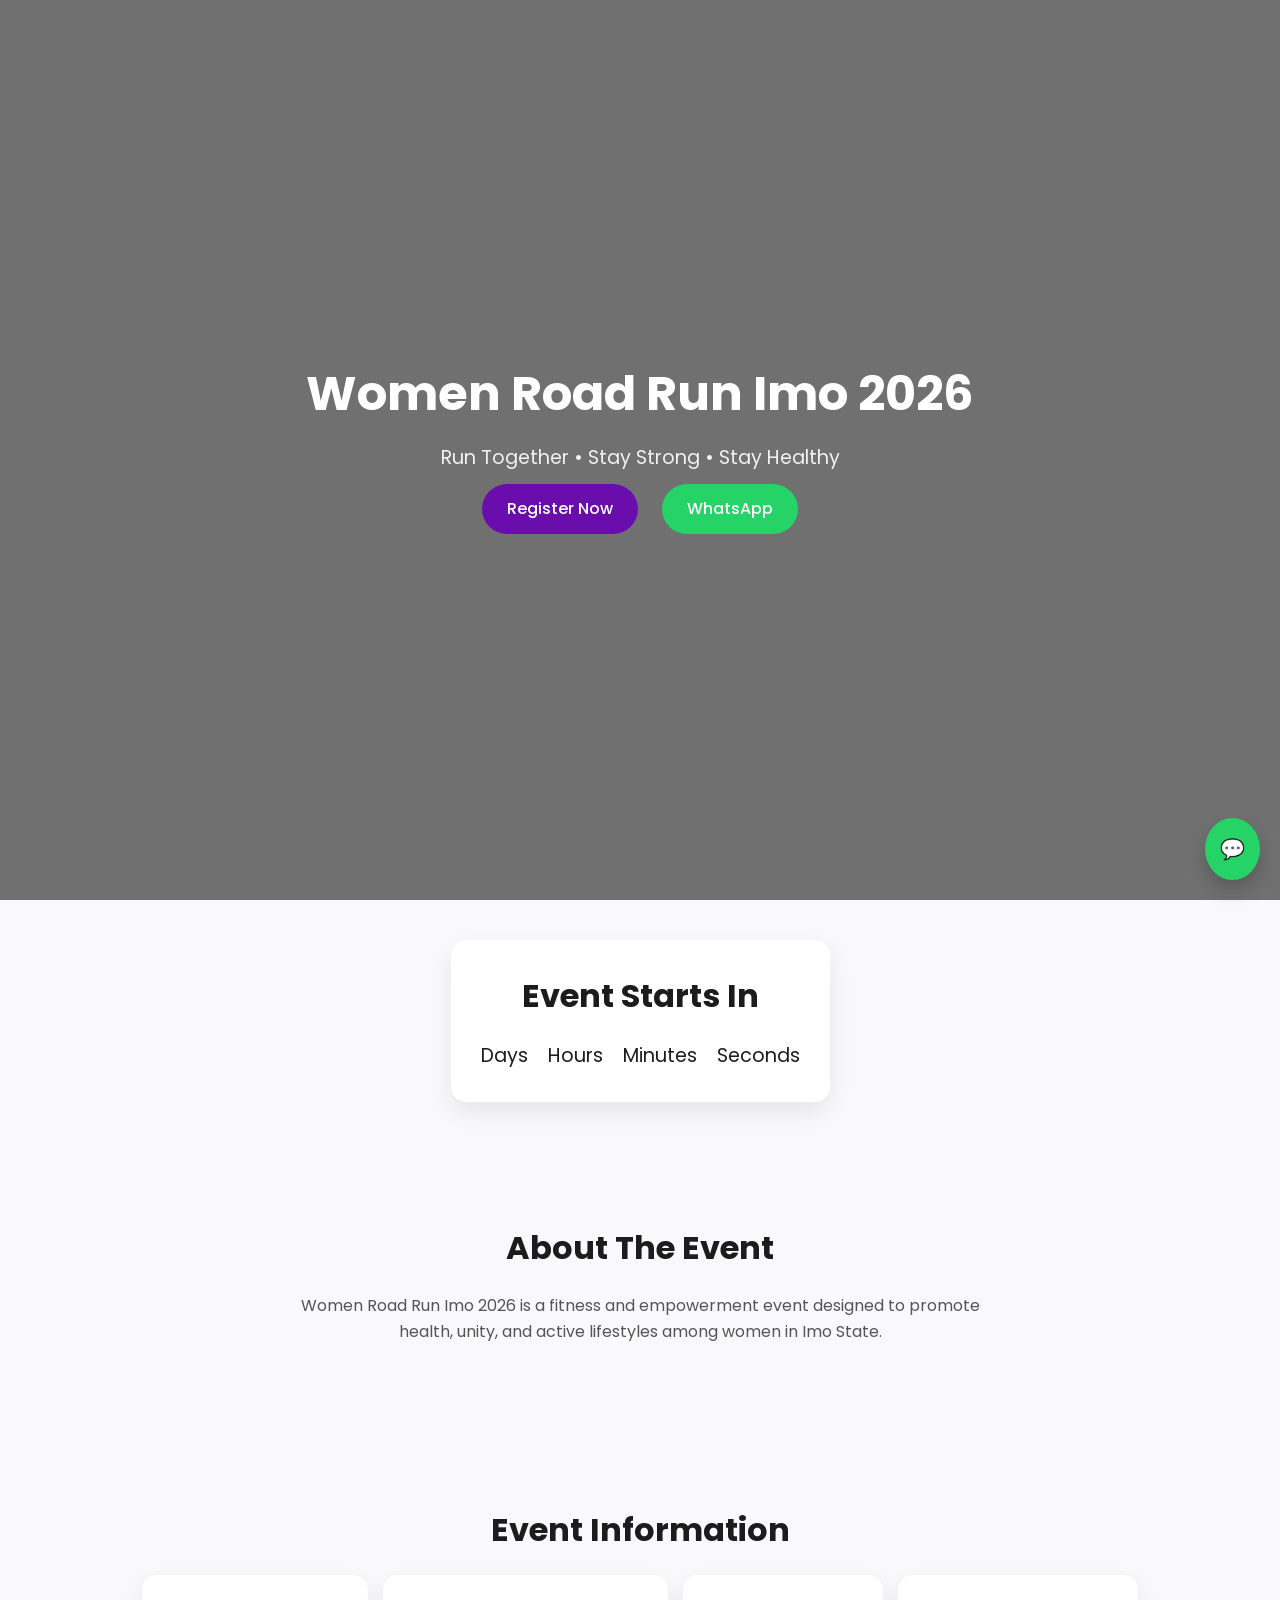
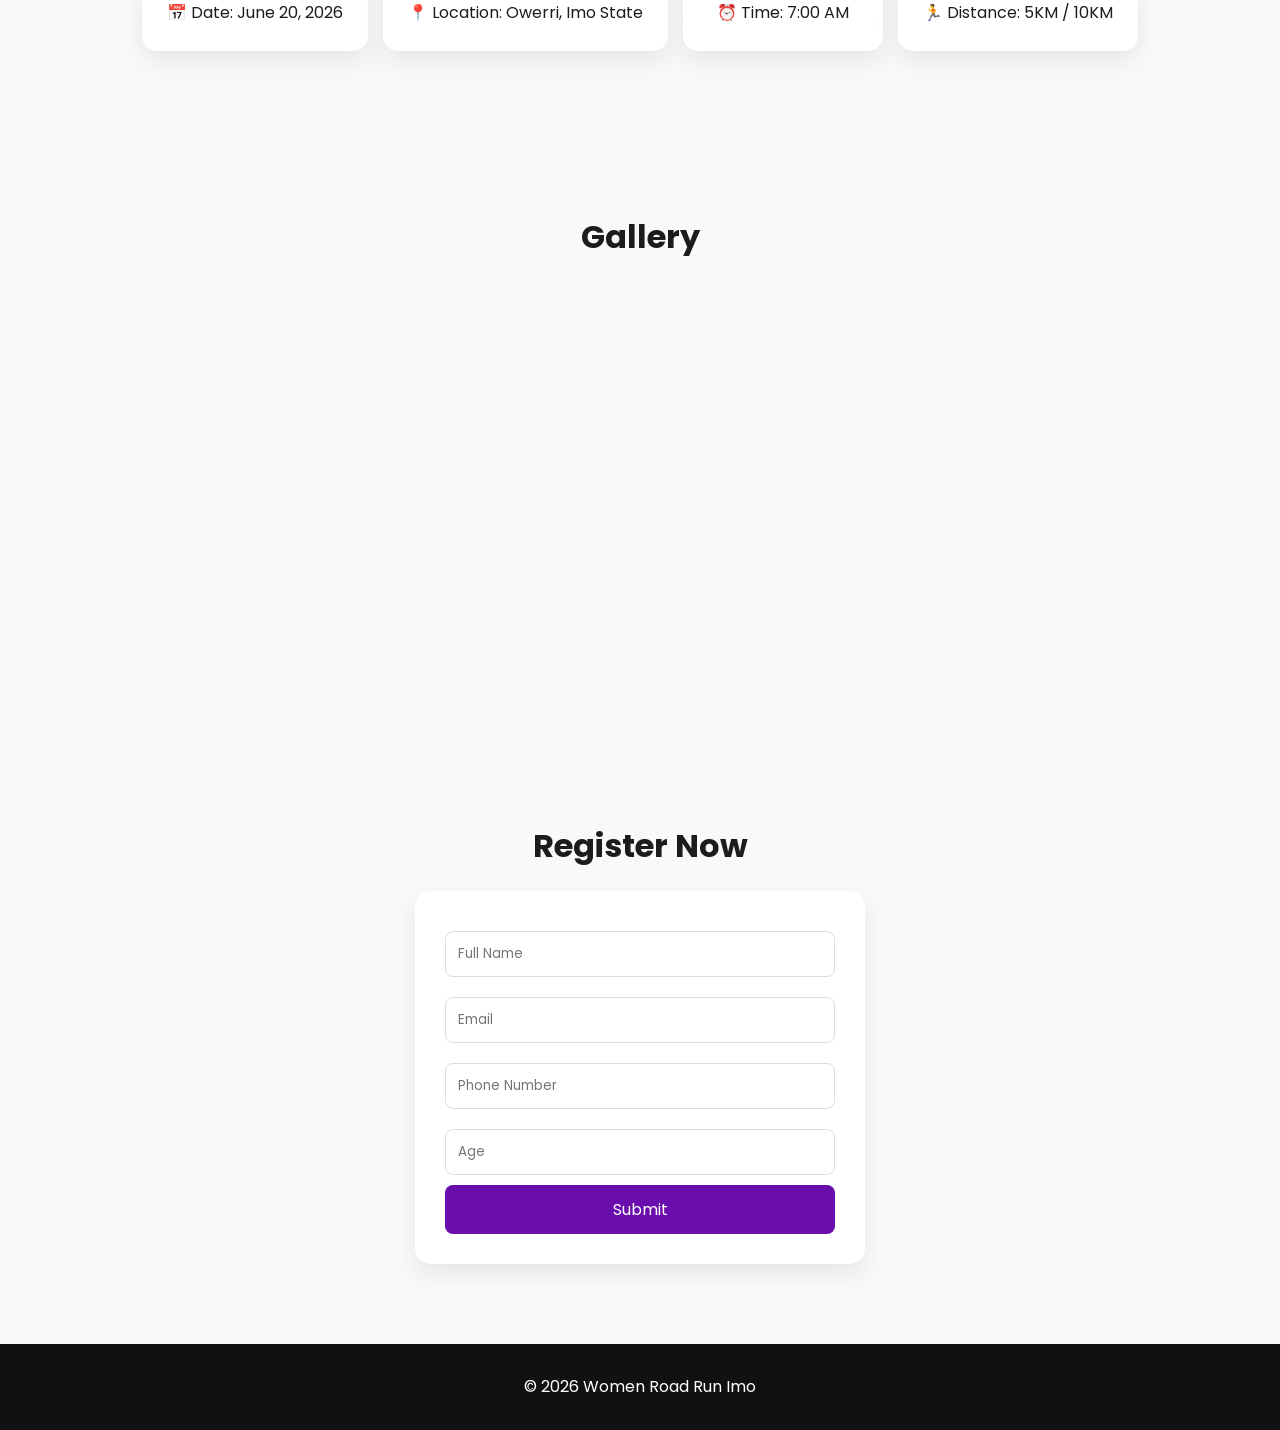
==== index.html @ 20aeca73 "Change Index to index" ====
<!DOCTYPE html>
<html lang="en">
<head>
  <meta charset="UTF-8" />
  <meta name="viewport" content="width=device-width, initial-scale=1.0"/>
  <title>Women Road Run Imo</title>
  <link rel="stylesheet" href="style.css"/>
</head>
<body>

<!-- HERO -->
<header class="hero">
  <div class="overlay">
    <h1>Women Road Run Imo 2026</h1>
    <p>Run Together • Stay Strong • Stay Healthy</p>

    <div class="hero-buttons">
      <a href="#register" class="btn">Register Now</a>
      <a href="https://wa.me/2349039998168" class="btn whatsapp">WhatsApp</a>
    </div>
  </div>
</header>

<!-- COUNTDOWN -->
<section class="countdown">
  <h2>Event Starts In</h2>
  <div id="timer">
    <div><span id="days"></span>Days</div>
    <div><span id="hours"></span>Hours</div>
    <div><span id="minutes"></span>Minutes</div>
    <div><span id="seconds"></span>Seconds</div>
  </div>
</section>

<!-- ABOUT -->
<section class="about">
  <h2>About The Event</h2>
  <p>
    Women Road Run Imo 2026 is a fitness and empowerment event designed
    to promote health, unity, and active lifestyles among women in Imo State.
  </p>
</section>

<!-- EVENT INFO -->
<section class="info">
  <h2>Event Information</h2>
  <div class="cards">
    <div class="card">📅 Date: June 20, 2026</div>
    <div class="card">📍 Location: Owerri, Imo State</div>
    <div class="card">⏰ Time: 7:00 AM</div>
    <div class="card">🏃 Distance: 5KM / 10KM</div>
  </div>
</section>

<!-- GALLERY -->
<section class="gallery">
  <h2>Gallery</h2>
  <div class="grid">
    <img src="images/img1.jpg" alt="">
    <img src="images/img2.jpg" alt="">
    <img src="images/img3.jpg" alt="">
  </div>

  <!-- VIDEO -->
  <div class="video">
    <iframe width="1363" height="767" src="https://www.youtube.com/embed/CSCJ7TA3GHs" title="Only Women Road Race Set To Hold November 12" frameborder="0" allow="accelerometer; autoplay; clipboard-write; encrypted-media; gyroscope; picture-in-picture; web-share" referrerpolicy="strict-origin-when-cross-origin" allowfullscreen></iframe>
  </div>
</section>

<!-- REGISTRATION -->
<section class="register" id="register">
  <h2>Register Now</h2>

  <form id="regForm">
    <input type="text" placeholder="Full Name" required />
    <input type="email" placeholder="Email" required />
    <input type="tel" placeholder="Phone Number" required />
    <input type="number" placeholder="Age" required />

    <button type="submit">Submit</button>
  </form>
</section>

<!-- FOOTER -->
<footer>
  <p>© 2026 Women Road Run Imo</p>
</footer>

<!-- WHATSAPP FLOAT -->
<a class="float" href="https://wa.me/2349039998168">💬</a>

<script src="script.js"></script>
</body>
</html>
---- style.css ----
@import url('https://fonts.googleapis.com/css2?family=Poppins:wght@300;400;600;700&display=swap');

/* RESET */
* {
  margin: 0;
  padding: 0;
  box-sizing: border-box;
  font-family: "Poppins", sans-serif;
}

body {
  background: #F9F9FB;
  color: #1C1C1C;
  line-height: 1.6;
}

/* HERO */
.hero {
  height: 100vh;
  background: linear-gradient(
      rgba(0,0,0,0.55),
      rgba(0,0,0,0.55)
    ),
    url("images/banner.jpg") center/cover;
  display: flex;
  align-items: center;
  justify-content: center;
  text-align: center;
  color: white;
  padding: 20px;
}

.overlay h1 {
  font-size: 3rem;
  font-weight: 700;
}

.overlay p {
  margin-top: 10px;
  font-size: 1.2rem;
  opacity: 0.9;
}

/* BUTTONS */
.btn {
  padding: 12px 25px;
  border-radius: 30px;
  background: #6A0DAD;
  color: white;
  text-decoration: none;
  margin: 10px;
  transition: 0.3s;
  display: inline-block;
  font-weight: 500;
}

.btn:hover {
  transform: translateY(-3px);
  background: #FF2E93;
}

.whatsapp {
  background: #25D366;
}

/* SECTIONS */
section {
  padding: 80px 20px;
  text-align: center;
}

h2 {
  font-size: 2rem;
  margin-bottom: 20px;
}

/* COUNTDOWN */
.countdown {
  background: white;
  margin: 40px auto;
  padding: 30px;
  border-radius: 15px;
  width: fit-content;
  box-shadow: 0 10px 25px rgba(0,0,0,0.08);
}

#timer {
  display: flex;
  gap: 20px;
  justify-content: center;
  font-size: 1.2rem;
  flex-wrap: wrap;
}

/* ABOUT */
.about p {
  max-width: 700px;
  margin: auto;
  color: #555;
}

/* INFO CARDS */
.cards {
  display: flex;
  gap: 15px;
  flex-wrap: wrap;
  justify-content: center;
  margin-top: 20px;
}

.card {
  padding: 25px;
  background: white;
  border-radius: 15px;
  box-shadow: 0 10px 25px rgba(0,0,0,0.08);
  min-width: 200px;
  transition: 0.3s;
}

.card:hover {
  transform: translateY(-5px);
}

/* GALLERY */
.grid {
  display: grid;
  grid-template-columns: repeat(auto-fit, minmax(220px, 1fr));
  gap: 15px;
  margin-top: 20px;
}

.grid img {
  width: 100%;
  border-radius: 12px;
  transition: 0.3s;
}

.grid img:hover {
  transform: scale(1.03);
}

/* VIDEO */
.video iframe {
  width: 100%;
  max-width: 700px;
  height: 350px;
  margin-top: 20px;
  border-radius: 12px;
  border: none;
}

/* FORM */
form {
  background: white;
  padding: 30px;
  border-radius: 15px;
  box-shadow: 0 10px 25px rgba(0,0,0,0.08);
  max-width: 450px;
  margin: auto;
}

input {
  width: 100%;
  padding: 12px;
  border: 1px solid #ddd;
  border-radius: 8px;
  margin: 10px 0;
  outline: none;
  transition: 0.3s;
}

input:focus {
  border-color: #6A0DAD;
}

button {
  width: 100%;
  padding: 12px;
  border: none;
  border-radius: 8px;
  background: #6A0DAD;
  color: white;
  cursor: pointer;
  font-size: 1rem;
  transition: 0.3s;
}

button:hover {
  background: #FF2E93;
}

/* FOOTER */
footer {
  padding: 30px;
  background: #111;
  color: white;
  text-align: center;
}

/* WHATSAPP FLOAT */
.float {
  position: fixed;
  bottom: 20px;
  right: 20px;
  background: #25D366;
  color: white;
  padding: 15px;
  border-radius: 50%;
  text-decoration: none;
  font-size: 20px;
  box-shadow: 0 10px 20px rgba(0,0,0,0.2);
  transition: 0.3s;
}

.float:hover {
  transform: scale(1.1);
}

/* RESPONSIVE */
@media (max-width: 768px) {

  .overlay h1 {
    font-size: 2rem;
  }

  .cards {
    flex-direction: column;
  }

  #timer {
    gap: 10px;
  }

  .video iframe {
    height: 250px;
  }
}
.popup {
  animation: fadeIn 0.3s ease;
}

@keyframes fadeIn {
  from {
    opacity: 0;
    transform: translateX(-50%) translateY(-10px);
  }
  to {
    opacity: 1;
    transform: translateX(-50%) translateY(0);
  }
}
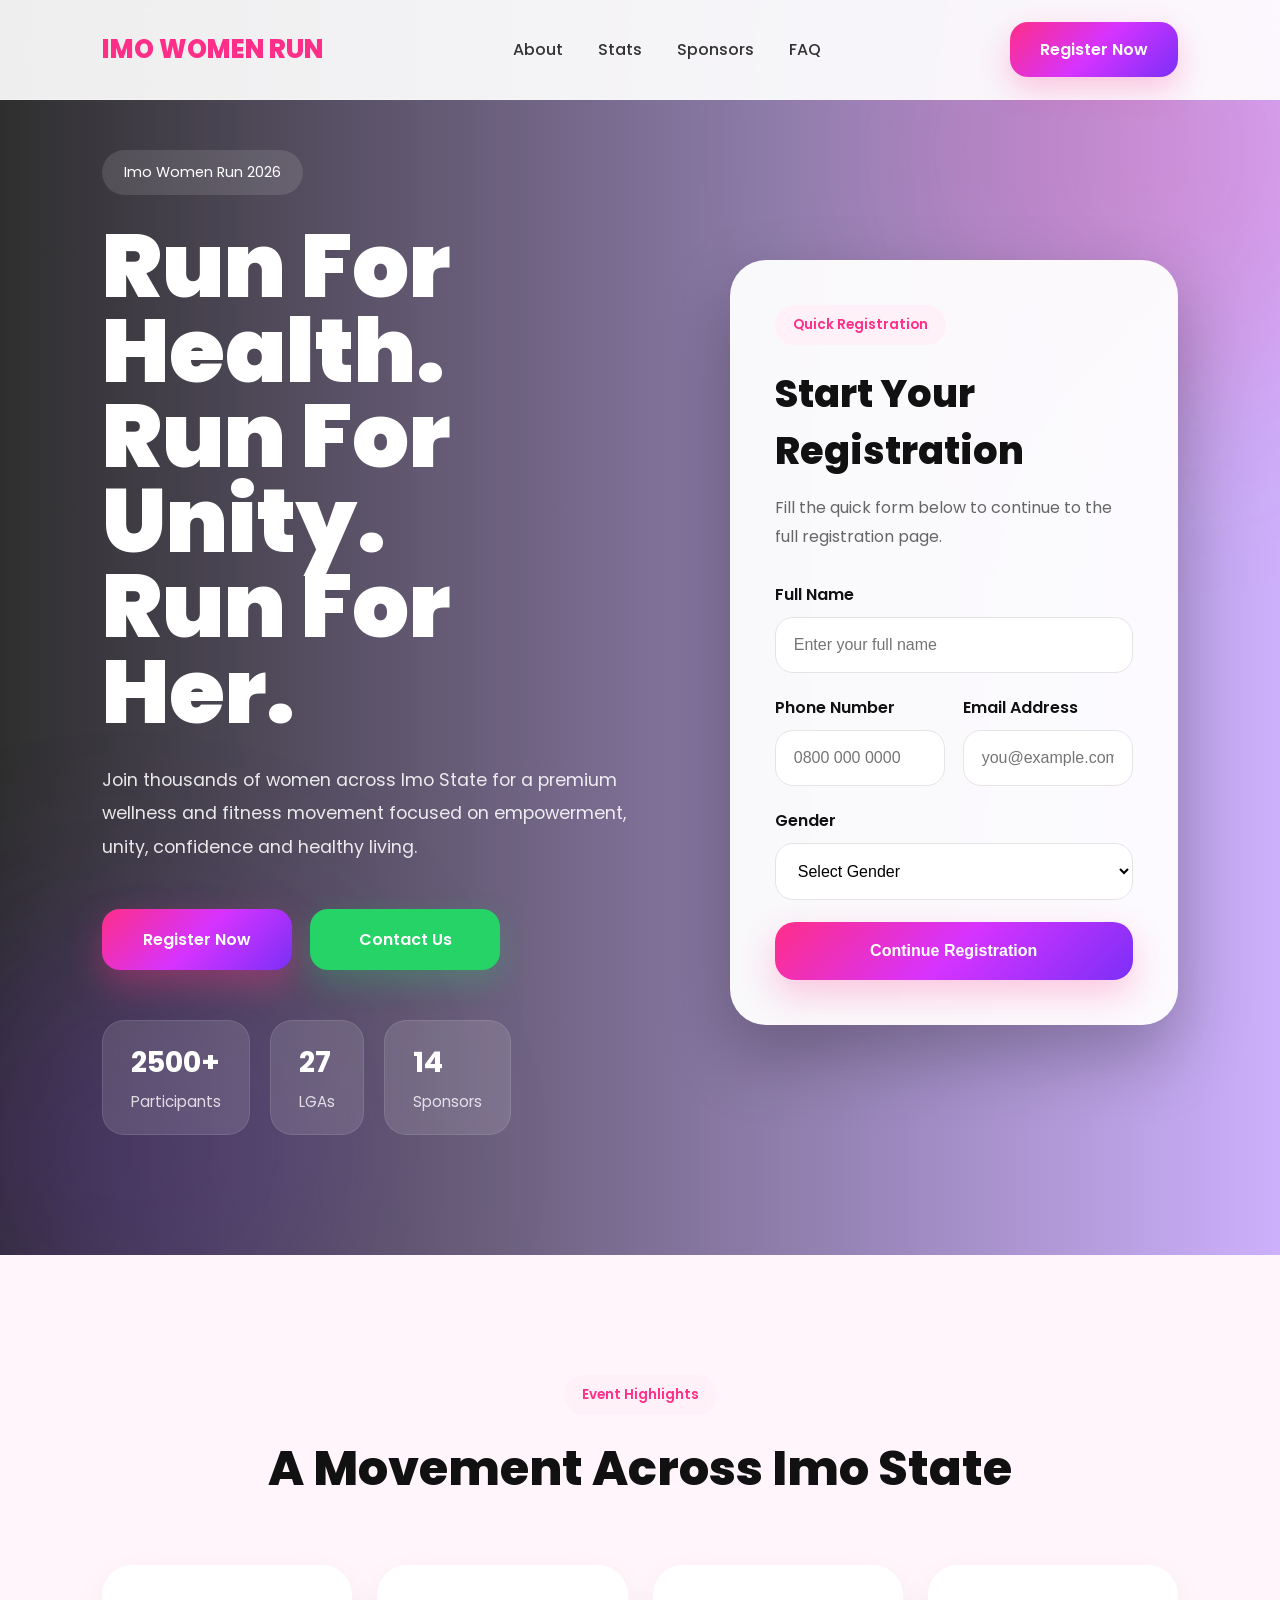
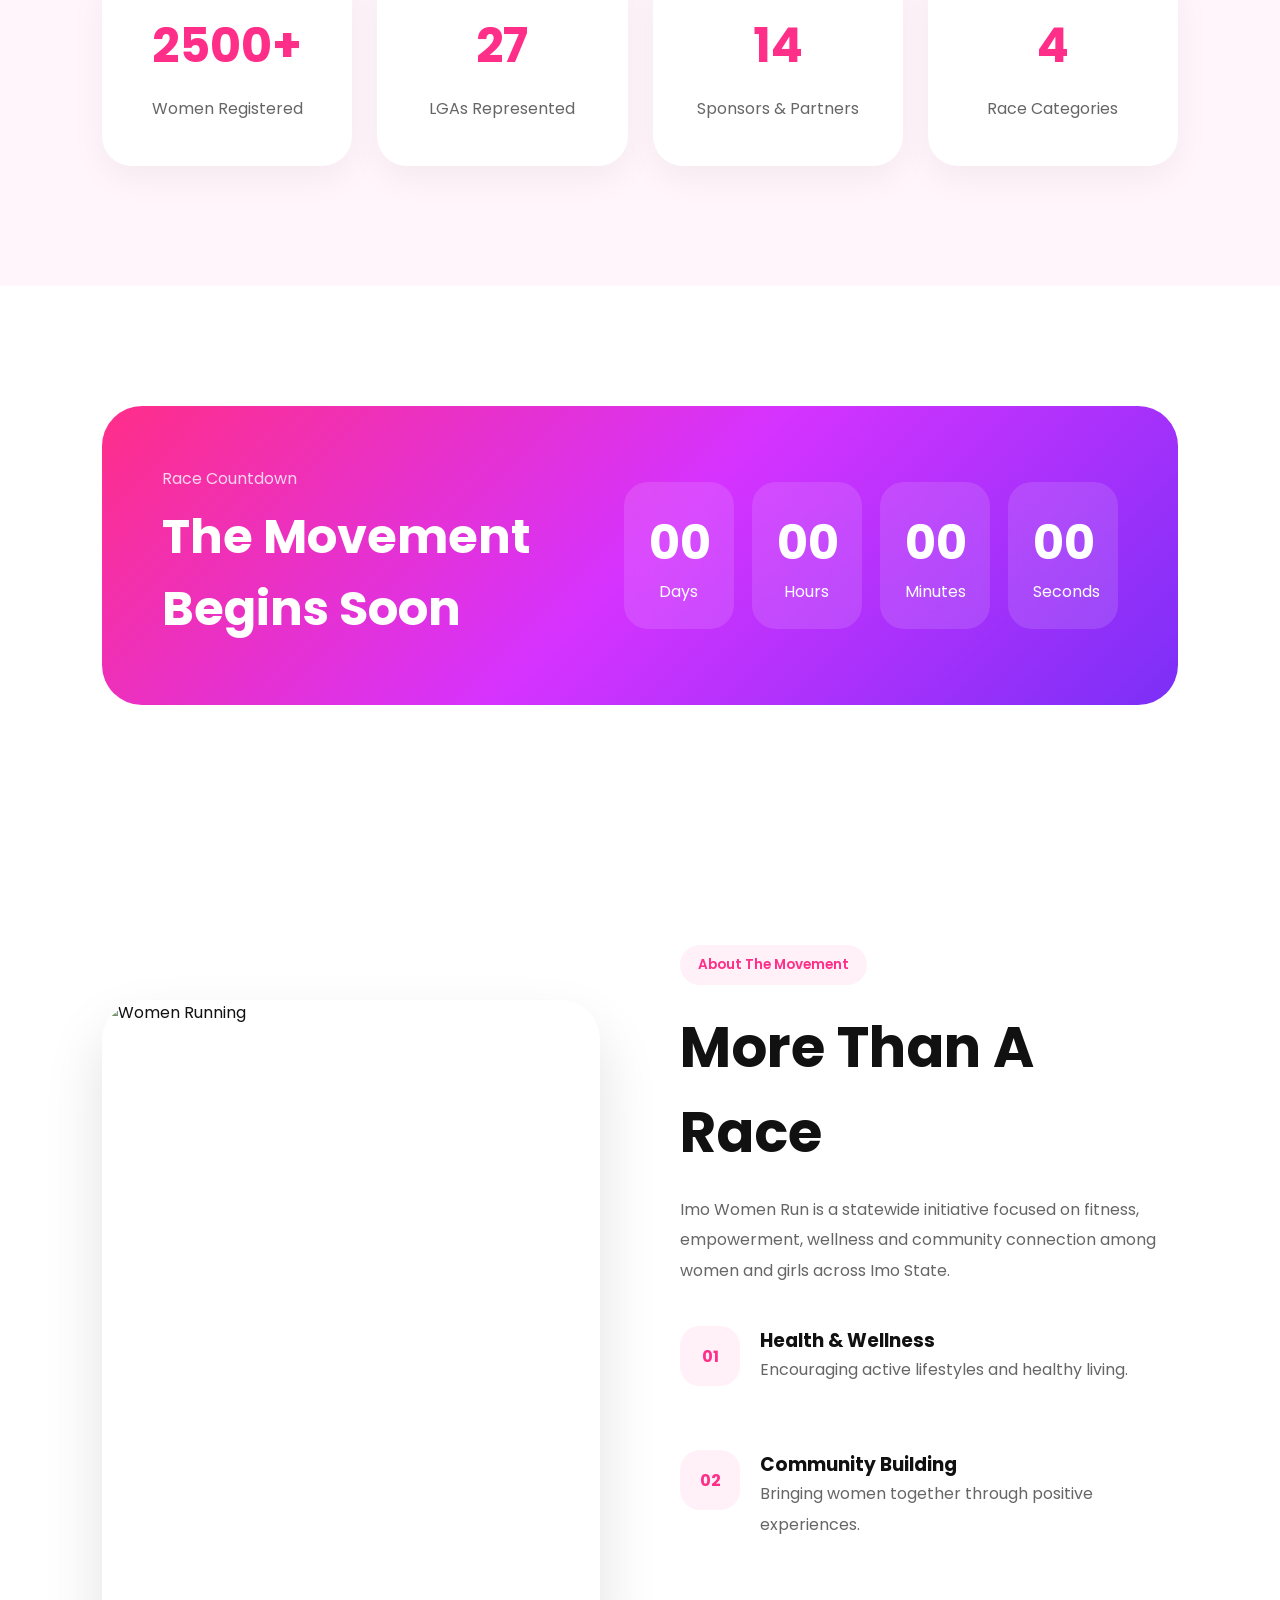
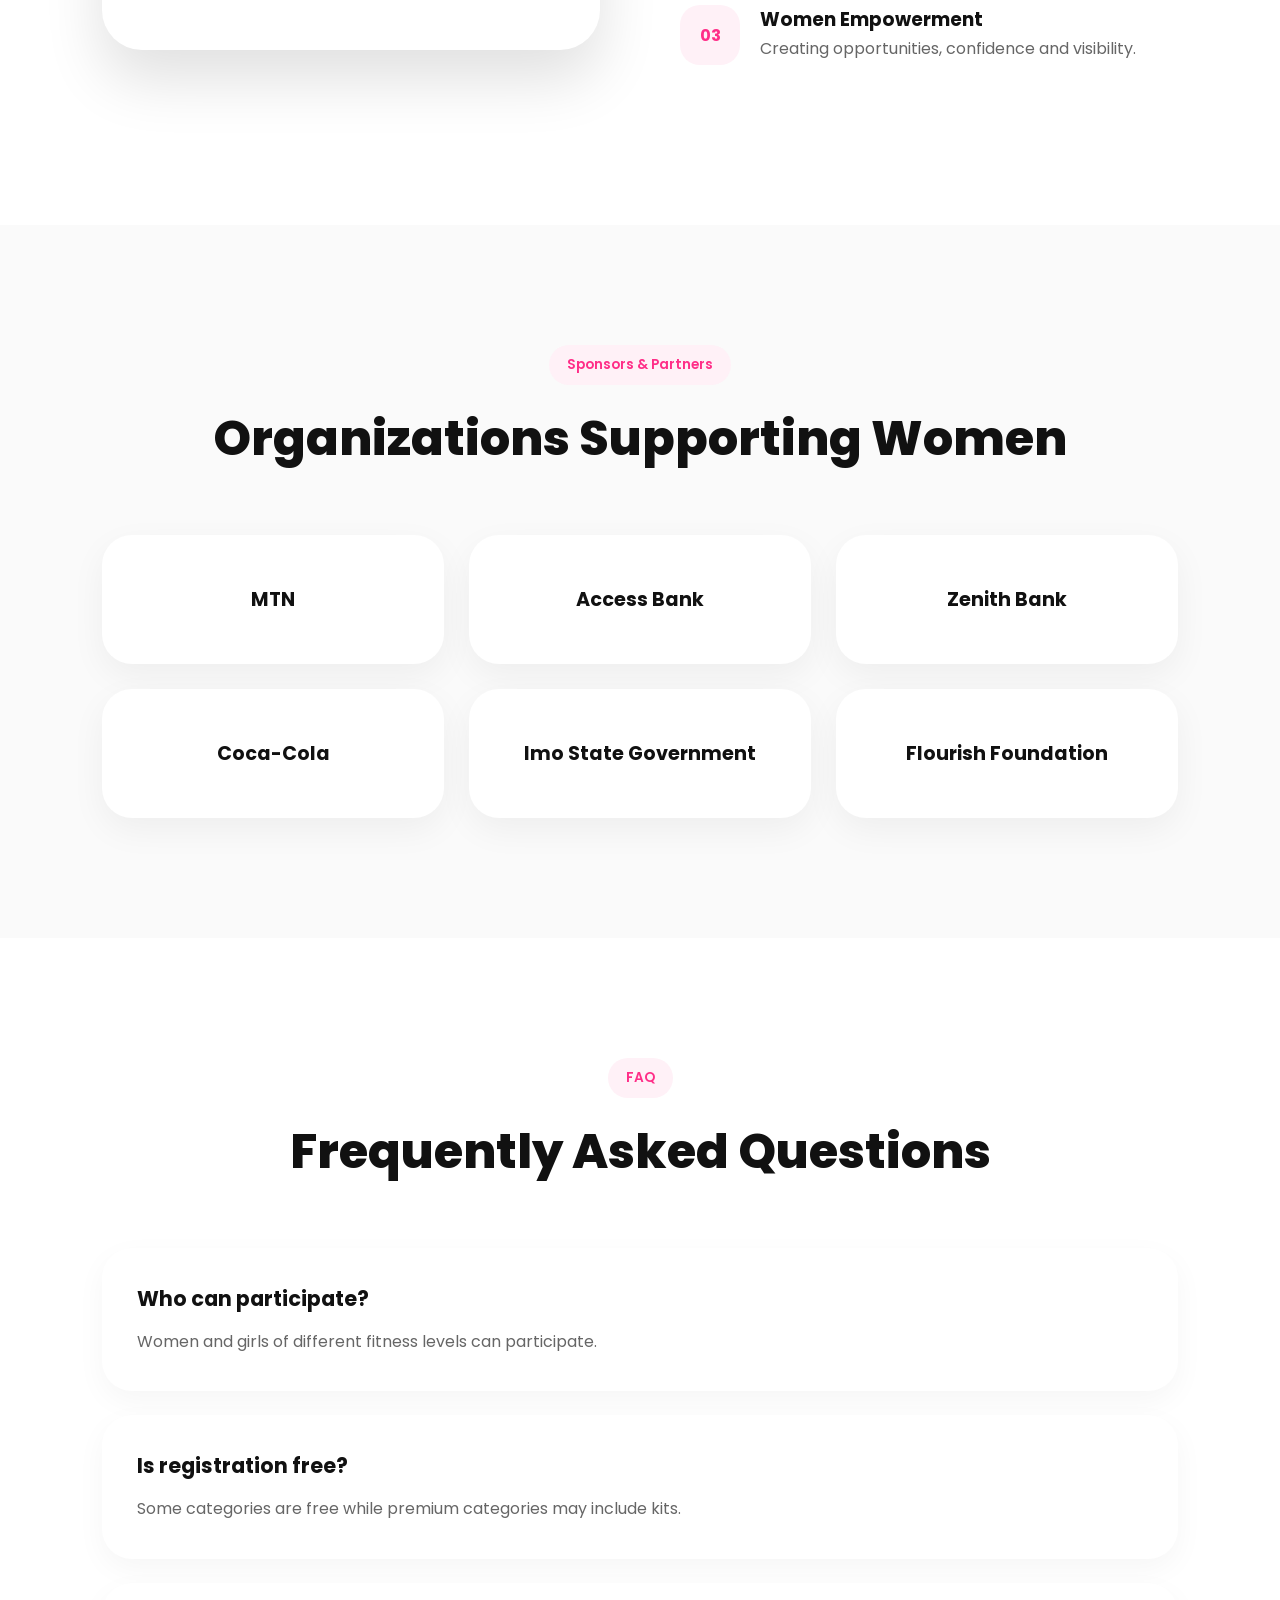
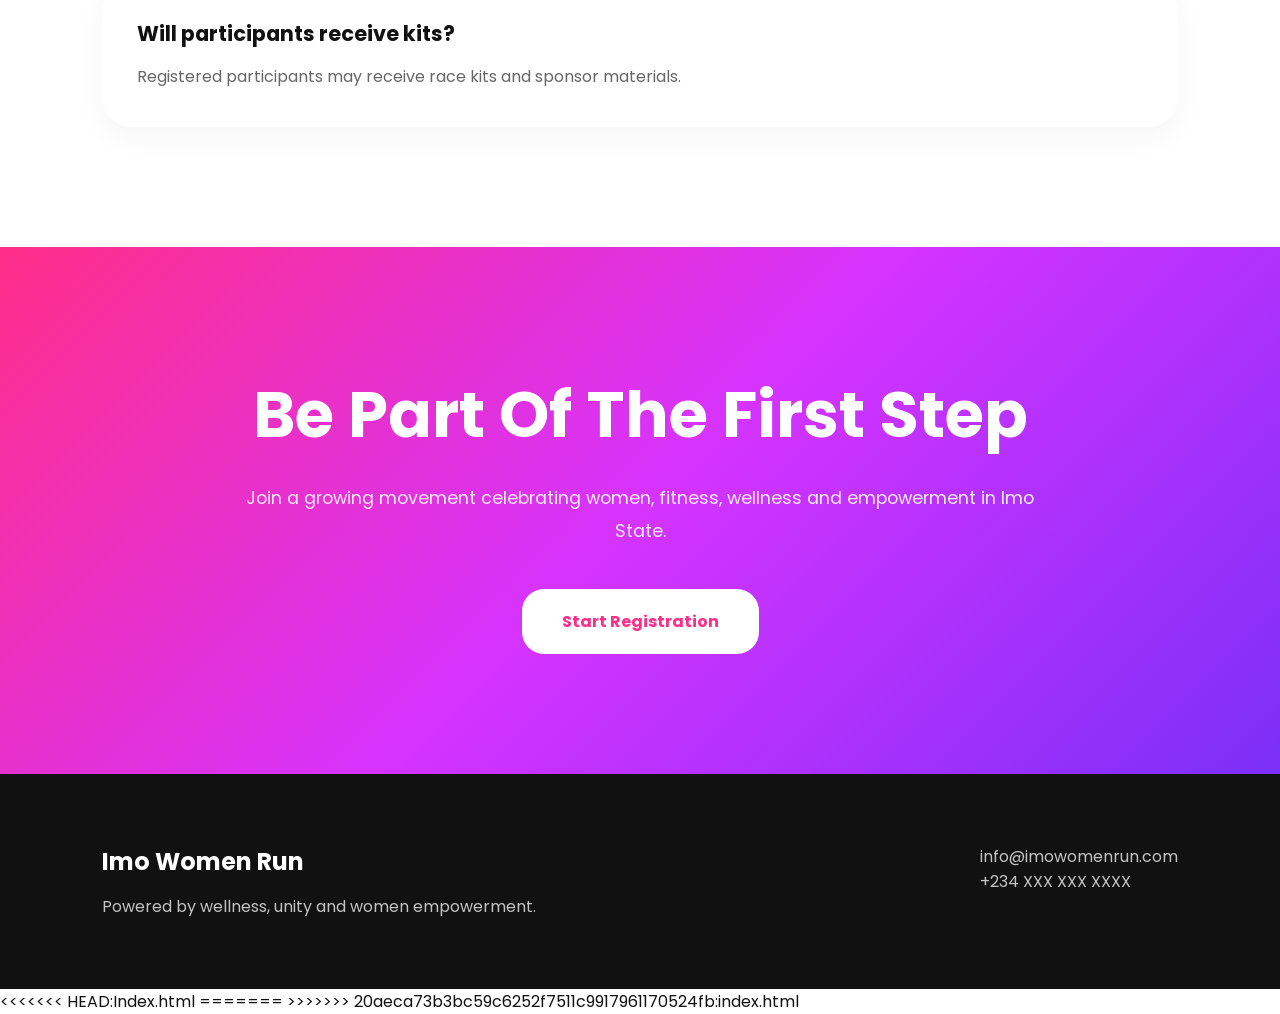
==== commit 29159288: "Update index.html" ====
--- a/index.html
+++ b/index.html
@@ -1,94 +1,670 @@
 <!DOCTYPE html>
 <html lang="en">
+
 <head>
-  <meta charset="UTF-8" />
-  <meta name="viewport" content="width=device-width, initial-scale=1.0"/>
-  <title>Women Road Run Imo</title>
-  <link rel="stylesheet" href="style.css"/>
+
+  <meta charset="UTF-8">
+  <meta name="viewport" content="width=device-width, initial-scale=1.0">
+
+  <title>Imo Women Run</title>
+
+  <!-- GOOGLE FONT -->
+  <link rel="preconnect" href="https://fonts.googleapis.com">
+  <link rel="preconnect" href="https://fonts.gstatic.com" crossorigin>
+
+  <link
+    href="https://fonts.googleapis.com/css2?family=Poppins:wght@300;400;500;600;700;800;900&display=swap"
+    rel="stylesheet"
+  >
+
+  <!-- CSS -->
+  <link rel="stylesheet" href="style.css">
+
 </head>
+
 <body>
 
-<!-- HERO -->
-<header class="hero">
-  <div class="overlay">
-    <h1>Women Road Run Imo 2026</h1>
-    <p>Run Together • Stay Strong • Stay Healthy</p>
-
-    <div class="hero-buttons">
-      <a href="#register" class="btn">Register Now</a>
-      <a href="https://wa.me/2349039998168" class="btn whatsapp">WhatsApp</a>
-    </div>
-  </div>
-</header>
-
-<!-- COUNTDOWN -->
-<section class="countdown">
-  <h2>Event Starts In</h2>
-  <div id="timer">
-    <div><span id="days"></span>Days</div>
-    <div><span id="hours"></span>Hours</div>
-    <div><span id="minutes"></span>Minutes</div>
-    <div><span id="seconds"></span>Seconds</div>
-  </div>
-</section>
-
-<!-- ABOUT -->
-<section class="about">
-  <h2>About The Event</h2>
-  <p>
-    Women Road Run Imo 2026 is a fitness and empowerment event designed
-    to promote health, unity, and active lifestyles among women in Imo State.
-  </p>
-</section>
-
-<!-- EVENT INFO -->
-<section class="info">
-  <h2>Event Information</h2>
-  <div class="cards">
-    <div class="card">📅 Date: June 20, 2026</div>
-    <div class="card">📍 Location: Owerri, Imo State</div>
-    <div class="card">⏰ Time: 7:00 AM</div>
-    <div class="card">🏃 Distance: 5KM / 10KM</div>
-  </div>
-</section>
-
-<!-- GALLERY -->
-<section class="gallery">
-  <h2>Gallery</h2>
-  <div class="grid">
-    <img src="images/img1.jpg" alt="">
-    <img src="images/img2.jpg" alt="">
-    <img src="images/img3.jpg" alt="">
-  </div>
-
-  <!-- VIDEO -->
-  <div class="video">
-    <iframe width="1363" height="767" src="https://www.youtube.com/embed/CSCJ7TA3GHs" title="Only Women Road Race Set To Hold November 12" frameborder="0" allow="accelerometer; autoplay; clipboard-write; encrypted-media; gyroscope; picture-in-picture; web-share" referrerpolicy="strict-origin-when-cross-origin" allowfullscreen></iframe>
-  </div>
-</section>
-
-<!-- REGISTRATION -->
-<section class="register" id="register">
-  <h2>Register Now</h2>
-
-  <form id="regForm">
-    <input type="text" placeholder="Full Name" required />
-    <input type="email" placeholder="Email" required />
-    <input type="tel" placeholder="Phone Number" required />
-    <input type="number" placeholder="Age" required />
-
-    <button type="submit">Submit</button>
-  </form>
-</section>
-
-<!-- FOOTER -->
-<footer>
-  <p>© 2026 Women Road Run Imo</p>
-</footer>
-
-<!-- WHATSAPP FLOAT -->
-<a class="float" href="https://wa.me/2349039998168">💬</a>
-
-<script src="script.js"></script>
+  <!-- ======================================= -->
+  <!-- NAVBAR -->
+  <!-- ======================================= -->
+
+  <header class="navbar">
+
+    <div class="logo">
+      IMO WOMEN RUN
+    </div>
+
+    <nav class="nav-links">
+
+      <a href="#about">About</a>
+
+      <a href="#stats">Stats</a>
+
+      <a href="#sponsors">Sponsors</a>
+
+      <a href="#faq">FAQ</a>
+
+    </nav>
+
+    <a href="register.html" class="nav-btn">
+      Register Now
+    </a>
+
+  </header>
+
+  <!-- ======================================= -->
+  <!-- HERO SECTION -->
+  <!-- ======================================= -->
+
+  <section class="hero-section">
+
+    <!-- DARK OVERLAY -->
+    <div class="hero-overlay"></div>
+
+    <!-- GLOW EFFECTS -->
+    <div class="pink-glow"></div>
+
+    <div class="purple-glow"></div>
+
+    <!-- HERO CONTENT -->
+    <div class="hero-container">
+
+      <!-- LEFT SIDE -->
+      <div class="hero-text">
+
+        <div class="hero-badge">
+          Imo Women Run 2026
+        </div>
+
+        <h1>
+          Run For Health.
+          <br>
+          Run For Unity.
+          <br>
+          Run For Her.
+        </h1>
+
+        <p>
+          Join thousands of women across Imo State for a premium
+          wellness and fitness movement focused on empowerment,
+          unity, confidence and healthy living.
+        </p>
+
+        <!-- BUTTONS -->
+        <div class="hero-buttons">
+
+          <a href="register.html" class="register-btn">
+            Register Now
+          </a>
+
+          <a
+            href="https://wa.me/2348000000000"
+            class="whatsapp-btn"
+          >
+            Contact Us
+          </a>
+
+        </div>
+
+        <!-- FLOATING STATS -->
+        <div class="floating-stats">
+
+          <div class="mini-stat">
+
+            <h3>2500+</h3>
+
+            <span>Participants</span>
+
+          </div>
+
+          <div class="mini-stat">
+
+            <h3>27</h3>
+
+            <span>LGAs</span>
+
+          </div>
+
+          <div class="mini-stat">
+
+            <h3>14</h3>
+
+            <span>Sponsors</span>
+
+          </div>
+
+        </div>
+
+      </div>
+
+      <!-- RIGHT SIDE -->
+      <!-- GLASS FORM CARD -->
+
+      <div class="hero-form-card">
+
+        <div class="form-badge">
+          Quick Registration
+        </div>
+
+        <h2>
+          Start Your Registration
+        </h2>
+
+        <p>
+          Fill the quick form below to continue to the full registration page.
+        </p>
+
+        <form id="quickForm">
+
+          <!-- NAME -->
+
+          <div class="input-group">
+
+            <label>
+              Full Name
+            </label>
+
+            <input
+              type="text"
+              placeholder="Enter your full name"
+              required
+            >
+
+          </div>
+
+          <!-- GRID -->
+
+          <div class="form-grid">
+
+            <div class="input-group">
+
+              <label>
+                Phone Number
+              </label>
+
+              <input
+                type="tel"
+                placeholder="0800 000 0000"
+                required
+              >
+
+            </div>
+
+            <div class="input-group">
+
+              <label>
+                Email Address
+              </label>
+
+              <input
+                type="email"
+                placeholder="you@example.com"
+                required
+              >
+
+            </div>
+
+          </div>
+
+          <!-- GENDER -->
+
+          <div class="input-group">
+
+            <label>
+              Gender
+            </label>
+
+            <select required>
+
+              <option value="">
+                Select Gender
+              </option>
+
+              <option>
+                Female
+              </option>
+
+              <option>
+                Male
+              </option>
+
+            </select>
+
+          </div>
+
+          <!-- BUTTON -->
+
+          <button type="submit" class="continue-btn">
+
+            Continue Registration
+
+          </button>
+
+        </form>
+
+      </div>
+
+    </div>
+
+  </section>
+
+  <!-- ======================================= -->
+  <!-- STATS SECTION -->
+  <!-- ======================================= -->
+
+  <section class="stats-section" id="stats">
+
+    <div class="section-header">
+
+      <span>
+        Event Highlights
+      </span>
+
+      <h2>
+        A Movement Across Imo State
+      </h2>
+
+    </div>
+
+    <div class="stats-grid">
+
+      <div class="stat-card">
+
+        <h3>2500+</h3>
+
+        <p>Women Registered</p>
+
+      </div>
+
+      <div class="stat-card">
+
+        <h3>27</h3>
+
+        <p>LGAs Represented</p>
+
+      </div>
+
+      <div class="stat-card">
+
+        <h3>14</h3>
+
+        <p>Sponsors & Partners</p>
+
+      </div>
+
+      <div class="stat-card">
+
+        <h3>4</h3>
+
+        <p>Race Categories</p>
+
+      </div>
+
+    </div>
+
+  </section>
+
+  <!-- ======================================= -->
+  <!-- COUNTDOWN SECTION -->
+  <!-- ======================================= -->
+
+  <section class="countdown-section">
+
+    <div class="countdown-card">
+
+      <div class="countdown-text">
+
+        <span>
+          Race Countdown
+        </span>
+
+        <h2>
+          The Movement Begins Soon
+        </h2>
+
+      </div>
+
+      <div class="countdown-grid">
+
+        <div class="count-box">
+
+          <h3 id="days">
+            45
+          </h3>
+
+          <p>
+            Days
+          </p>
+
+        </div>
+
+        <div class="count-box">
+
+          <h3 id="hours">
+            12
+          </h3>
+
+          <p>
+            Hours
+          </p>
+
+        </div>
+
+        <div class="count-box">
+
+          <h3 id="minutes">
+            08
+          </h3>
+
+          <p>
+            Minutes
+          </p>
+
+        </div>
+
+        <div class="count-box">
+
+          <h3 id="seconds">
+            22
+          </h3>
+
+          <p>
+            Seconds
+          </p>
+
+        </div>
+
+      </div>
+
+    </div>
+
+  </section>
+
+  <!-- ======================================= -->
+  <!-- ABOUT SECTION -->
+  <!-- ======================================= -->
+
+  <section class="about-section" id="about">
+
+    <div class="about-container">
+
+      <!-- IMAGE -->
+
+      <div class="about-image">
+
+        <img
+          src="https://images.unsplash.com/photo-1483721310020-03333e577078?q=80&w=1200&auto=format&fit=crop"
+          alt="Women Running"
+        >
+
+      </div>
+
+      <!-- TEXT -->
+
+      <div class="about-text">
+
+        <div class="section-badge">
+          About The Movement
+        </div>
+
+        <h2>
+          More Than A Race
+        </h2>
+
+        <p>
+          Imo Women Run is a statewide initiative focused on fitness,
+          empowerment, wellness and community connection among women
+          and girls across Imo State.
+        </p>
+
+        <!-- FEATURES -->
+
+        <div class="about-features">
+
+          <div class="feature-box">
+
+            <div class="feature-number">
+              01
+            </div>
+
+            <div>
+
+              <h3>
+                Health & Wellness
+              </h3>
+
+              <p>
+                Encouraging active lifestyles and healthy living.
+              </p>
+
+            </div>
+
+          </div>
+
+          <div class="feature-box">
+
+            <div class="feature-number">
+              02
+            </div>
+
+            <div>
+
+              <h3>
+                Community Building
+              </h3>
+
+              <p>
+                Bringing women together through positive experiences.
+              </p>
+
+            </div>
+
+          </div>
+
+          <div class="feature-box">
+
+            <div class="feature-number">
+              03
+            </div>
+
+            <div>
+
+              <h3>
+                Women Empowerment
+              </h3>
+
+              <p>
+                Creating opportunities, confidence and visibility.
+              </p>
+
+            </div>
+
+          </div>
+
+        </div>
+
+      </div>
+
+    </div>
+
+  </section>
+
+  <!-- ======================================= -->
+  <!-- SPONSORS SECTION -->
+  <!-- ======================================= -->
+
+  <section class="sponsors-section" id="sponsors">
+
+    <div class="section-header">
+
+      <span>
+        Sponsors & Partners
+      </span>
+
+      <h2>
+        Organizations Supporting Women
+      </h2>
+
+    </div>
+
+    <div class="sponsors-grid">
+
+      <div class="sponsor-box">
+        MTN
+      </div>
+
+      <div class="sponsor-box">
+        Access Bank
+      </div>
+
+      <div class="sponsor-box">
+        Zenith Bank
+      </div>
+
+      <div class="sponsor-box">
+        Coca-Cola
+      </div>
+
+      <div class="sponsor-box">
+        Imo State Government
+      </div>
+
+      <div class="sponsor-box">
+        Flourish Foundation
+      </div>
+
+    </div>
+
+  </section>
+
+  <!-- ======================================= -->
+  <!-- FAQ -->
+  <!-- ======================================= -->
+
+  <section class="faq-section" id="faq">
+
+    <div class="section-header">
+
+      <span>
+        FAQ
+      </span>
+
+      <h2>
+        Frequently Asked Questions
+      </h2>
+
+    </div>
+
+    <div class="faq-container">
+
+      <div class="faq-box">
+
+        <h3>
+          Who can participate?
+        </h3>
+
+        <p>
+          Women and girls of different fitness levels can participate.
+        </p>
+
+      </div>
+
+      <div class="faq-box">
+
+        <h3>
+          Is registration free?
+        </h3>
+
+        <p>
+          Some categories are free while premium categories may include kits.
+        </p>
+
+      </div>
+
+      <div class="faq-box">
+
+        <h3>
+          Will participants receive kits?
+        </h3>
+
+        <p>
+          Registered participants may receive race kits and sponsor materials.
+        </p>
+
+      </div>
+
+    </div>
+
+  </section>
+
+  <!-- ======================================= -->
+  <!-- CTA SECTION -->
+  <!-- ======================================= -->
+
+  <section class="cta-section">
+
+    <div class="cta-content">
+
+      <h2>
+        Be Part Of The First Step
+      </h2>
+
+      <p>
+        Join a growing movement celebrating women,
+        fitness, wellness and empowerment in Imo State.
+      </p>
+
+      <a href="register.html" class="cta-btn">
+        Start Registration
+      </a>
+
+    </div>
+
+  </section>
+
+  <!-- ======================================= -->
+  <!-- FOOTER -->
+  <!-- ======================================= -->
+
+  <footer class="footer">
+
+    <div class="footer-container">
+
+      <div>
+
+        <h2>
+          Imo Women Run
+        </h2>
+
+        <p>
+          Powered by wellness, unity and women empowerment.
+        </p>
+
+      </div>
+
+      <div class="footer-contact">
+
+        <p>
+          info@imowomenrun.com
+        </p>
+
+        <p>
+          +234 XXX XXX XXXX
+        </p>
+
+      </div>
+
+    </div>
+
+  </footer>
+
+  <!-- JS -->
+  <script src="script.js"></script>
+
 </body>
+<<<<<<< HEAD:Index.html
+
 </html>
+=======
+</html>
+>>>>>>> 20aeca73b3bc59c6252f7511c9917961170524fb:index.html
--- a/style.css
+++ b/style.css
@@ -1,251 +1,1172 @@
-@import url('https://fonts.googleapis.com/css2?family=Poppins:wght@300;400;600;700&display=swap');
-
+/* ========================================= */
 /* RESET */
-* {
-  margin: 0;
-  padding: 0;
-  box-sizing: border-box;
-  font-family: "Poppins", sans-serif;
-}
-
-body {
-  background: #F9F9FB;
-  color: #1C1C1C;
-  line-height: 1.6;
-}
-
-/* HERO */
-.hero {
-  height: 100vh;
-  background: linear-gradient(
-      rgba(0,0,0,0.55),
-      rgba(0,0,0,0.55)
-    ),
-    url("images/banner.jpg") center/cover;
-  display: flex;
-  align-items: center;
-  justify-content: center;
-  text-align: center;
-  color: white;
-  padding: 20px;
-}
-
-.overlay h1 {
-  font-size: 3rem;
-  font-weight: 700;
-}
-
-.overlay p {
-  margin-top: 10px;
-  font-size: 1.2rem;
-  opacity: 0.9;
-}
-
-/* BUTTONS */
-.btn {
-  padding: 12px 25px;
-  border-radius: 30px;
-  background: #6A0DAD;
-  color: white;
-  text-decoration: none;
-  margin: 10px;
-  transition: 0.3s;
-  display: inline-block;
-  font-weight: 500;
-}
-
-.btn:hover {
-  transform: translateY(-3px);
-  background: #FF2E93;
-}
-
-.whatsapp {
-  background: #25D366;
-}
-
-/* SECTIONS */
-section {
-  padding: 80px 20px;
-  text-align: center;
-}
-
-h2 {
-  font-size: 2rem;
-  margin-bottom: 20px;
-}
-
+/* ========================================= */
+
+*{
+  margin:0;
+  padding:0;
+  box-sizing:border-box;
+}
+
+html{
+  scroll-behavior:smooth;
+}
+
+body{
+  font-family:'Poppins',sans-serif;
+  background:#ffffff;
+  overflow-x:hidden;
+  color:#111111;
+}
+
+a{
+  text-decoration:none;
+}
+
+img{
+  width:100%;
+  display:block;
+}
+
+section{
+  padding:120px 8%;
+}
+
+:root{
+
+  --primary:#ff2e88;
+  --secondary:#7b2ff7;
+  --dark:#111111;
+  --light:#ffffff;
+  --gray:#666666;
+
+}
+
+/* ========================================= */
+/* NAVBAR */
+/* ========================================= */
+
+.navbar{
+
+  position:fixed;
+
+  top:0;
+  left:0;
+
+  width:100%;
+
+  padding:22px 8%;
+
+  display:flex;
+
+  justify-content:space-between;
+
+  align-items:center;
+
+  z-index:1000;
+
+  background:rgba(255,255,255,0.92);
+
+  backdrop-filter:blur(18px);
+
+  border-bottom:1px solid rgba(255,255,255,0.2);
+
+}
+
+.logo{
+
+  font-size:1.6rem;
+
+  font-weight:800;
+
+  color:var(--primary);
+
+}
+
+.nav-links{
+
+  display:flex;
+
+  gap:35px;
+
+}
+
+.nav-links a{
+
+  color:#333333;
+
+  font-weight:500;
+
+  transition:0.3s;
+
+}
+
+.nav-links a:hover{
+
+  color:var(--primary);
+
+}
+
+.nav-btn{
+
+  padding:15px 30px;
+
+  border-radius:18px;
+
+  color:white;
+
+  font-weight:600;
+
+  background:
+  linear-gradient(
+  135deg,
+  #ff2e88,
+  #d633ff,
+  #7b2ff7
+  );
+
+  box-shadow:
+  0 12px 30px rgba(255,46,136,0.25);
+
+  transition:0.3s;
+
+}
+
+.nav-btn:hover{
+
+  transform:translateY(-4px);
+
+}
+
+/* ========================================= */
+/* HERO SECTION */
+/* ========================================= */
+
+.hero-section{
+
+  position:relative;
+
+  min-height:100vh;
+
+  background:
+  url('https://images.unsplash.com/photo-1517836357463-d25dfeac3438?q=80&w=1600&auto=format&fit=crop')
+  center center/cover no-repeat;
+
+  overflow:hidden;
+
+  display:flex;
+
+  align-items:center;
+
+  padding-top:150px;
+
+}
+
+/* DARK OVERLAY */
+
+.hero-overlay{
+
+  position:absolute;
+
+  inset:0;
+
+  background:
+  linear-gradient(
+  to right,
+  rgba(0,0,0,0.82),
+  rgba(123,47,247,0.38)
+  );
+
+  z-index:1;
+
+}
+
+/* GLOW EFFECTS */
+
+.pink-glow{
+
+  position:absolute;
+
+  width:500px;
+  height:500px;
+
+  background:
+  rgba(255,46,136,0.18);
+
+  border-radius:50%;
+
+  filter:blur(100px);
+
+  top:-100px;
+  right:-120px;
+
+  z-index:1;
+
+}
+
+.purple-glow{
+
+  position:absolute;
+
+  width:450px;
+  height:450px;
+
+  background:
+  rgba(123,47,247,0.18);
+
+  border-radius:50%;
+
+  filter:blur(100px);
+
+  bottom:-120px;
+  left:-100px;
+
+  z-index:1;
+
+}
+
+/* HERO CONTAINER */
+
+.hero-container{
+
+  position:relative;
+
+  z-index:10;
+
+  width:100%;
+
+  max-width:1400px;
+
+  margin:auto;
+
+  display:grid;
+
+  grid-template-columns:1.1fr 0.9fr;
+
+  gap:80px;
+
+  align-items:center;
+
+}
+
+/* ========================================= */
+/* HERO TEXT */
+/* ========================================= */
+
+.hero-text{
+
+  color:white;
+
+}
+
+.hero-badge{
+
+  display:inline-block;
+
+  padding:12px 22px;
+
+  border-radius:50px;
+
+  background:
+  rgba(255,255,255,0.12);
+
+  backdrop-filter:blur(12px);
+
+  font-size:0.9rem;
+
+  margin-bottom:28px;
+
+}
+
+.hero-text h1{
+
+  font-size:clamp(3.8rem,7vw,7rem);
+
+  line-height:0.95;
+
+  font-weight:900;
+
+  margin-bottom:30px;
+
+}
+
+.hero-text p{
+
+  font-size:1.1rem;
+
+  line-height:1.9;
+
+  color:
+  rgba(255,255,255,0.88);
+
+  max-width:620px;
+
+  margin-bottom:45px;
+
+}
+
+/* HERO BUTTONS */
+
+.hero-buttons{
+
+  display:flex;
+
+  gap:18px;
+
+  flex-wrap:wrap;
+
+}
+
+.register-btn,
+.whatsapp-btn{
+
+  display:flex;
+
+  align-items:center;
+
+  justify-content:center;
+
+  min-width:190px;
+
+  padding:18px 32px;
+
+  border-radius:18px;
+
+  font-weight:600;
+
+  transition:0.35s ease;
+
+}
+
+.register-btn{
+
+  background:
+  linear-gradient(
+  135deg,
+  #ff2e88,
+  #d633ff,
+  #7b2ff7
+  );
+
+  color:white;
+
+  box-shadow:
+  0 15px 35px rgba(255,46,136,0.35);
+
+}
+
+.register-btn:hover{
+
+  transform:translateY(-5px);
+
+}
+
+.whatsapp-btn{
+
+  background:#25D366;
+
+  color:white;
+
+  box-shadow:
+  0 12px 30px rgba(37,211,102,0.25);
+
+}
+
+.whatsapp-btn:hover{
+
+  transform:translateY(-5px);
+
+}
+
+/* FLOATING STATS */
+
+.floating-stats{
+
+  display:flex;
+
+  gap:20px;
+
+  margin-top:50px;
+
+  flex-wrap:wrap;
+
+}
+
+.mini-stat{
+
+  background:
+  rgba(255,255,255,0.12);
+
+  backdrop-filter:blur(12px);
+
+  border:1px solid rgba(255,255,255,0.1);
+
+  padding:20px 28px;
+
+  border-radius:22px;
+
+}
+
+.mini-stat h3{
+
+  font-size:1.8rem;
+
+  color:white;
+
+  margin-bottom:5px;
+
+}
+
+.mini-stat span{
+
+  color:
+  rgba(255,255,255,0.8);
+
+  font-size:0.95rem;
+
+}
+
+/* ========================================= */
+/* FORM CARD */
+/* ========================================= */
+
+.hero-form-card{
+
+  position:relative;
+
+  z-index:20;
+
+  background:
+  rgba(255,255,255,0.95);
+
+  backdrop-filter:blur(20px);
+
+  border-radius:36px;
+
+  padding:45px;
+
+  box-shadow:
+  0 30px 70px rgba(0,0,0,0.28);
+
+}
+
+.form-badge{
+
+  display:inline-block;
+
+  padding:10px 18px;
+
+  border-radius:50px;
+
+  background:#fff1f7;
+
+  color:#ff2e88;
+
+  font-size:0.85rem;
+
+  font-weight:600;
+
+  margin-bottom:20px;
+
+}
+
+.hero-form-card h2{
+
+  font-size:2.4rem;
+
+  font-weight:800;
+
+  margin-bottom:15px;
+
+}
+
+.hero-form-card p{
+
+  color:#666666;
+
+  line-height:1.8;
+
+  margin-bottom:30px;
+
+}
+
+/* FORM */
+
+.form-grid{
+
+  display:grid;
+
+  grid-template-columns:1fr 1fr;
+
+  gap:18px;
+
+}
+
+.input-group{
+
+  margin-bottom:22px;
+
+}
+
+.input-group label{
+
+  display:block;
+
+  margin-bottom:10px;
+
+  font-weight:600;
+
+}
+
+.input-group input,
+.input-group select{
+
+  width:100%;
+
+  padding:18px;
+
+  border-radius:18px;
+
+  border:1px solid #e4e4e4;
+
+  font-size:1rem;
+
+  transition:0.3s;
+
+  background:white;
+
+}
+
+.input-group input:focus,
+.input-group select:focus{
+
+  outline:none;
+
+  border-color:#ff2e88;
+
+  box-shadow:
+  0 0 0 5px rgba(255,46,136,0.08);
+
+}
+
+/* SUBMIT BUTTON */
+
+.continue-btn{
+
+  width:100%;
+
+  border:none;
+
+  padding:20px;
+
+  border-radius:20px;
+
+  background:
+  linear-gradient(
+  135deg,
+  #ff2e88,
+  #d633ff,
+  #7b2ff7
+  );
+
+  color:white;
+
+  font-size:1rem;
+
+  font-weight:700;
+
+  cursor:pointer;
+
+  transition:0.35s ease;
+
+  box-shadow:
+  0 15px 35px rgba(255,46,136,0.25);
+
+}
+
+.continue-btn:hover{
+
+  transform:translateY(-4px);
+
+}
+
+/* ========================================= */
+/* SECTION HEADERS */
+/* ========================================= */
+
+.section-header{
+
+  text-align:center;
+
+  margin-bottom:60px;
+
+}
+
+.section-header span{
+
+  display:inline-block;
+
+  padding:10px 18px;
+
+  border-radius:50px;
+
+  background:#fff1f7;
+
+  color:#ff2e88;
+
+  font-size:0.85rem;
+
+  font-weight:600;
+
+  margin-bottom:18px;
+
+}
+
+.section-header h2{
+
+  font-size:3rem;
+
+  font-weight:800;
+
+}
+
+/* ========================================= */
+/* STATS SECTION */
+/* ========================================= */
+
+.stats-section{
+
+  background:#fff5fb;
+
+}
+
+.stats-grid{
+
+  display:grid;
+
+  grid-template-columns:repeat(4,1fr);
+
+  gap:25px;
+
+}
+
+.stat-card{
+
+  background:white;
+
+  padding:45px 30px;
+
+  border-radius:30px;
+
+  text-align:center;
+
+  box-shadow:
+  0 12px 35px rgba(0,0,0,0.05);
+
+}
+
+.stat-card h3{
+
+  font-size:3rem;
+
+  color:#ff2e88;
+
+  margin-bottom:14px;
+
+}
+
+.stat-card p{
+
+  color:#666666;
+
+}
+
+/* ========================================= */
 /* COUNTDOWN */
-.countdown {
-  background: white;
-  margin: 40px auto;
-  padding: 30px;
-  border-radius: 15px;
-  width: fit-content;
-  box-shadow: 0 10px 25px rgba(0,0,0,0.08);
-}
-
-#timer {
-  display: flex;
-  gap: 20px;
-  justify-content: center;
-  font-size: 1.2rem;
-  flex-wrap: wrap;
-}
-
-/* ABOUT */
-.about p {
-  max-width: 700px;
-  margin: auto;
-  color: #555;
-}
-
-/* INFO CARDS */
-.cards {
-  display: flex;
-  gap: 15px;
-  flex-wrap: wrap;
-  justify-content: center;
-  margin-top: 20px;
-}
-
-.card {
-  padding: 25px;
-  background: white;
-  border-radius: 15px;
-  box-shadow: 0 10px 25px rgba(0,0,0,0.08);
-  min-width: 200px;
-  transition: 0.3s;
-}
-
-.card:hover {
-  transform: translateY(-5px);
-}
-
-/* GALLERY */
-.grid {
-  display: grid;
-  grid-template-columns: repeat(auto-fit, minmax(220px, 1fr));
-  gap: 15px;
-  margin-top: 20px;
-}
-
-.grid img {
-  width: 100%;
-  border-radius: 12px;
-  transition: 0.3s;
-}
-
-.grid img:hover {
-  transform: scale(1.03);
-}
-
-/* VIDEO */
-.video iframe {
-  width: 100%;
-  max-width: 700px;
-  height: 350px;
-  margin-top: 20px;
-  border-radius: 12px;
-  border: none;
-}
-
-/* FORM */
-form {
-  background: white;
-  padding: 30px;
-  border-radius: 15px;
-  box-shadow: 0 10px 25px rgba(0,0,0,0.08);
-  max-width: 450px;
-  margin: auto;
-}
-
-input {
-  width: 100%;
-  padding: 12px;
-  border: 1px solid #ddd;
-  border-radius: 8px;
-  margin: 10px 0;
-  outline: none;
-  transition: 0.3s;
-}
-
-input:focus {
-  border-color: #6A0DAD;
-}
-
-button {
-  width: 100%;
-  padding: 12px;
-  border: none;
-  border-radius: 8px;
-  background: #6A0DAD;
-  color: white;
-  cursor: pointer;
-  font-size: 1rem;
-  transition: 0.3s;
-}
-
-button:hover {
-  background: #FF2E93;
-}
-
+/* ========================================= */
+
+.countdown-card{
+
+  background:
+  linear-gradient(
+  135deg,
+  #ff2e88,
+  #d633ff,
+  #7b2ff7
+  );
+
+  border-radius:40px;
+
+  padding:60px;
+
+  color:white;
+
+  display:flex;
+
+  justify-content:space-between;
+
+  align-items:center;
+
+  gap:40px;
+
+}
+
+.countdown-text span{
+
+  opacity:0.8;
+
+}
+
+.countdown-text h2{
+
+  font-size:3rem;
+
+  margin-top:10px;
+
+}
+
+.countdown-grid{
+
+  display:grid;
+
+  grid-template-columns:repeat(4,1fr);
+
+  gap:18px;
+
+}
+
+.count-box{
+
+  background:
+  rgba(255,255,255,0.12);
+
+  backdrop-filter:blur(12px);
+
+  padding:25px;
+
+  border-radius:24px;
+
+  text-align:center;
+
+  min-width:110px;
+
+}
+
+.count-box h3{
+
+  font-size:3rem;
+
+}
+
+/* ========================================= */
+/* ABOUT SECTION */
+/* ========================================= */
+
+.about-container{
+
+  display:grid;
+
+  grid-template-columns:1fr 1fr;
+
+  gap:80px;
+
+  align-items:center;
+
+}
+
+.about-image img{
+
+  border-radius:40px;
+
+  height:650px;
+
+  object-fit:cover;
+
+  box-shadow:
+  0 30px 60px rgba(0,0,0,0.12);
+
+}
+
+.section-badge{
+
+  display:inline-block;
+
+  padding:10px 18px;
+
+  border-radius:50px;
+
+  background:#fff1f7;
+
+  color:#ff2e88;
+
+  font-size:0.85rem;
+
+  font-weight:600;
+
+  margin-bottom:20px;
+
+}
+
+.about-text h2{
+
+  font-size:3.5rem;
+
+  margin-bottom:20px;
+
+}
+
+.about-text p{
+
+  color:#666666;
+
+  line-height:1.9;
+
+  margin-bottom:40px;
+
+}
+
+.about-features{
+
+  display:flex;
+
+  flex-direction:column;
+
+  gap:25px;
+
+}
+
+.feature-box{
+
+  display:flex;
+
+  gap:20px;
+
+  align-items:flex-start;
+
+}
+
+.feature-number{
+
+  min-width:60px;
+  height:60px;
+
+  border-radius:20px;
+
+  background:#fff1f7;
+
+  display:flex;
+
+  align-items:center;
+
+  justify-content:center;
+
+  color:#ff2e88;
+
+  font-weight:700;
+
+}
+
+/* ========================================= */
+/* SPONSORS */
+/* ========================================= */
+
+.sponsors-section{
+
+  background:#fafafa;
+
+}
+
+.sponsors-grid{
+
+  display:grid;
+
+  grid-template-columns:repeat(3,1fr);
+
+  gap:25px;
+
+}
+
+.sponsor-box{
+
+  background:white;
+
+  padding:50px;
+
+  border-radius:30px;
+
+  text-align:center;
+
+  font-weight:700;
+
+  font-size:1.2rem;
+
+  box-shadow:
+  0 12px 35px rgba(0,0,0,0.05);
+
+}
+
+/* ========================================= */
+/* FAQ */
+/* ========================================= */
+
+.faq-container{
+
+  display:flex;
+
+  flex-direction:column;
+
+  gap:24px;
+
+}
+
+.faq-box{
+
+  background:white;
+
+  padding:35px;
+
+  border-radius:30px;
+
+  box-shadow:
+  0 10px 30px rgba(0,0,0,0.04);
+
+}
+
+.faq-box h3{
+
+  margin-bottom:14px;
+
+  font-size:1.3rem;
+
+}
+
+.faq-box p{
+
+  color:#666666;
+
+  line-height:1.8;
+
+}
+
+/* ========================================= */
+/* CTA SECTION */
+/* ========================================= */
+
+.cta-section{
+
+  background:
+  linear-gradient(
+  135deg,
+  #ff2e88,
+  #d633ff,
+  #7b2ff7
+  );
+
+  text-align:center;
+
+  color:white;
+
+}
+
+.cta-content{
+
+  max-width:800px;
+
+  margin:auto;
+
+}
+
+.cta-content h2{
+
+  font-size:4rem;
+
+  margin-bottom:20px;
+
+}
+
+.cta-content p{
+
+  font-size:1.1rem;
+
+  line-height:1.9;
+
+  opacity:0.9;
+
+  margin-bottom:40px;
+
+}
+
+.cta-btn{
+
+  display:inline-flex;
+
+  align-items:center;
+
+  justify-content:center;
+
+  padding:20px 40px;
+
+  border-radius:22px;
+
+  background:white;
+
+  color:#ff2e88;
+
+  font-weight:700;
+
+  transition:0.3s;
+
+}
+
+.cta-btn:hover{
+
+  transform:translateY(-5px);
+
+}
+
+/* ========================================= */
 /* FOOTER */
-footer {
-  padding: 30px;
-  background: #111;
-  color: white;
-  text-align: center;
-}
-
-/* WHATSAPP FLOAT */
-.float {
-  position: fixed;
-  bottom: 20px;
-  right: 20px;
-  background: #25D366;
-  color: white;
-  padding: 15px;
-  border-radius: 50%;
-  text-decoration: none;
-  font-size: 20px;
-  box-shadow: 0 10px 20px rgba(0,0,0,0.2);
-  transition: 0.3s;
-}
-
-.float:hover {
-  transform: scale(1.1);
-}
-
+/* ========================================= */
+
+.footer{
+
+  background:#111111;
+
+  color:white;
+
+  padding:70px 8%;
+
+}
+
+.footer-container{
+
+  display:flex;
+
+  justify-content:space-between;
+
+  gap:40px;
+
+  flex-wrap:wrap;
+
+}
+
+.footer h2{
+
+  margin-bottom:15px;
+
+}
+
+.footer p{
+
+  color:
+  rgba(255,255,255,0.75);
+
+}
+
+/* ========================================= */
 /* RESPONSIVE */
-@media (max-width: 768px) {
-
-  .overlay h1 {
-    font-size: 2rem;
-  }
-
-  .cards {
-    flex-direction: column;
-  }
-
-  #timer {
-    gap: 10px;
-  }
-
-  .video iframe {
-    height: 250px;
-  }
-}
-.popup {
-  animation: fadeIn 0.3s ease;
-}
-
-@keyframes fadeIn {
-  from {
-    opacity: 0;
-    transform: translateX(-50%) translateY(-10px);
-  }
-  to {
-    opacity: 1;
-    transform: translateX(-50%) translateY(0);
-  }
+/* ========================================= */
+
+@media(max-width:1100px){
+
+  .hero-container,
+  .about-container{
+
+    grid-template-columns:1fr;
+
+  }
+
+  .stats-grid{
+
+    grid-template-columns:repeat(2,1fr);
+
+  }
+
+  .sponsors-grid{
+
+    grid-template-columns:repeat(2,1fr);
+
+  }
+
+}
+
+@media(max-width:768px){
+
+  section{
+
+    padding:90px 6%;
+
+  }
+
+  .nav-links{
+
+    display:none;
+
+  }
+
+  .hero-text h1{
+
+    font-size:3.5rem;
+
+  }
+
+  .hero-buttons{
+
+    flex-direction:column;
+
+  }
+
+  .register-btn,
+  .whatsapp-btn{
+
+    width:100%;
+
+  }
+
+  .floating-stats{
+
+    flex-direction:column;
+
+  }
+
+  .form-grid{
+
+    grid-template-columns:1fr;
+
+  }
+
+  .stats-grid{
+
+    grid-template-columns:1fr;
+
+  }
+
+  .countdown-card{
+
+    flex-direction:column;
+
+    text-align:center;
+
+  }
+
+  .countdown-grid{
+
+    grid-template-columns:repeat(2,1fr);
+
+  }
+
+  .sponsors-grid{
+
+    grid-template-columns:1fr;
+
+  }
+
+  .section-header h2,
+  .about-text h2,
+  .cta-content h2{
+
+    font-size:2.5rem;
+
+  }
+
 }
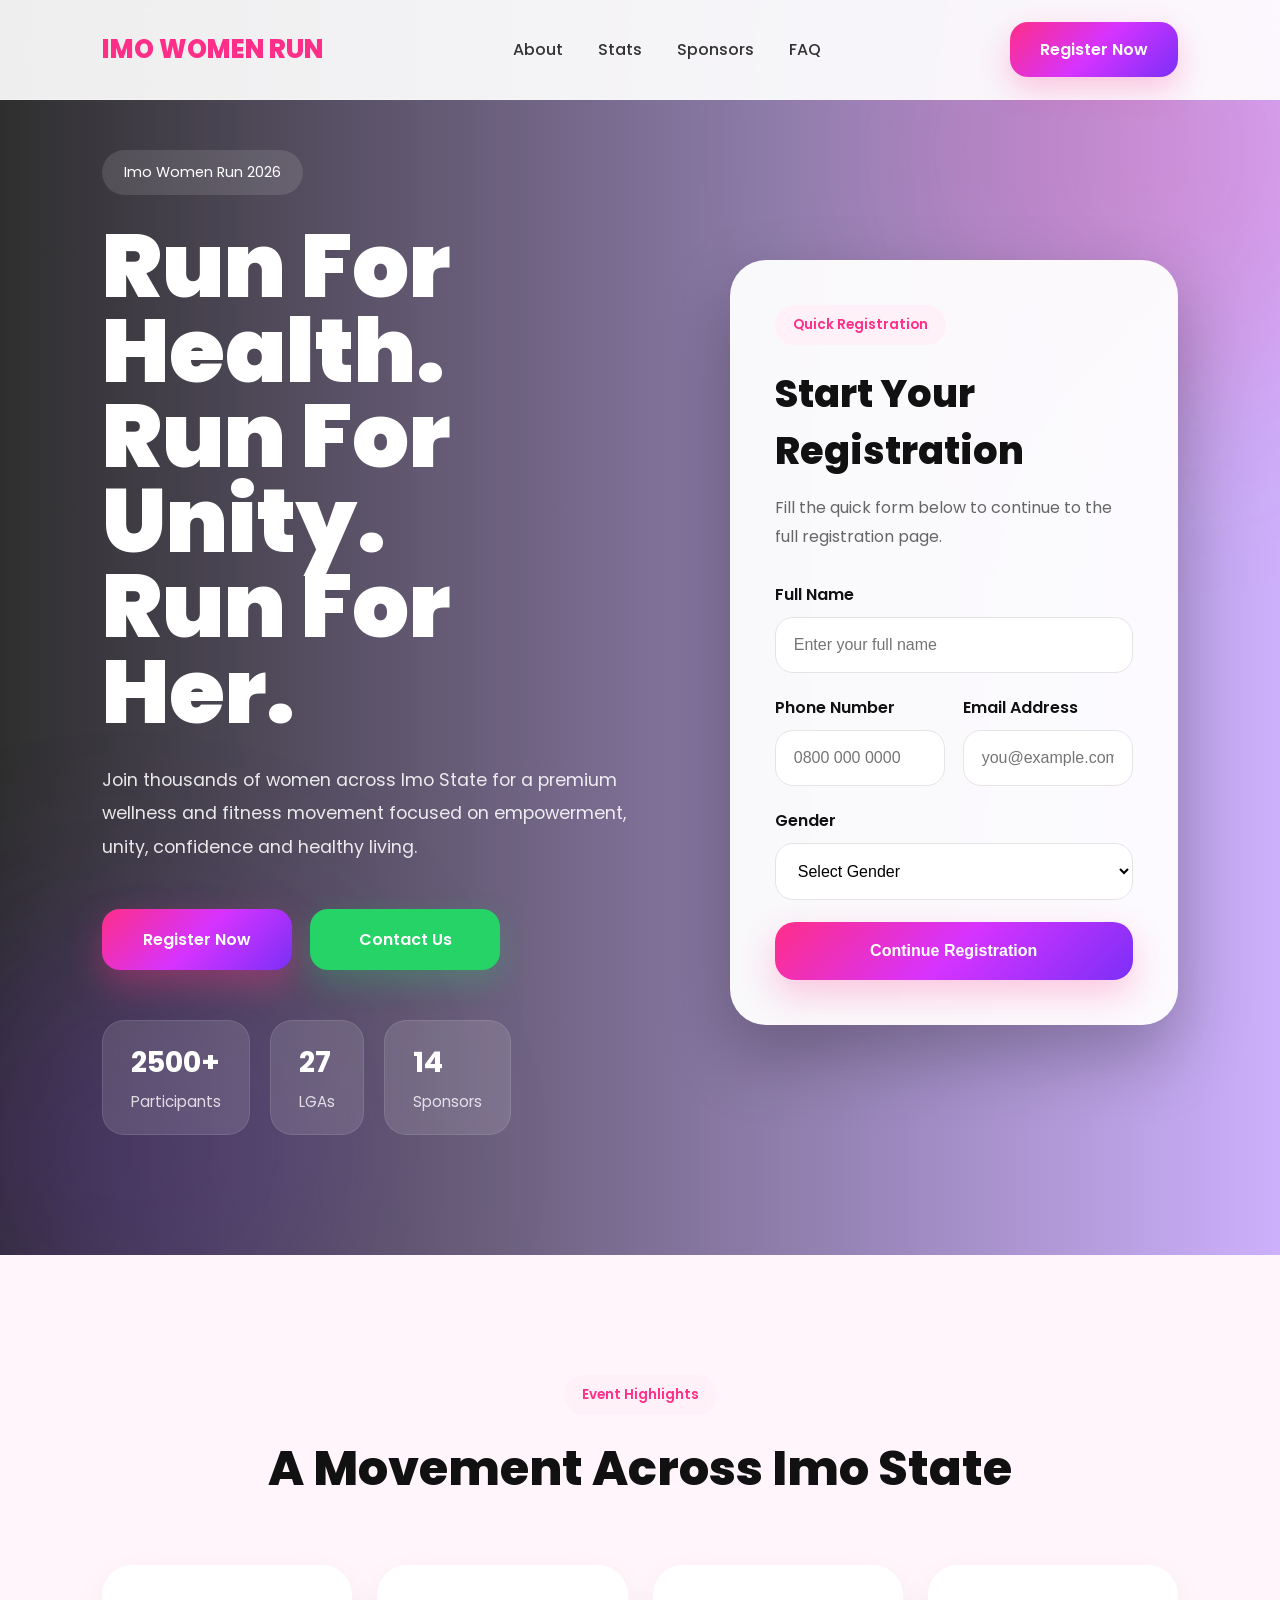
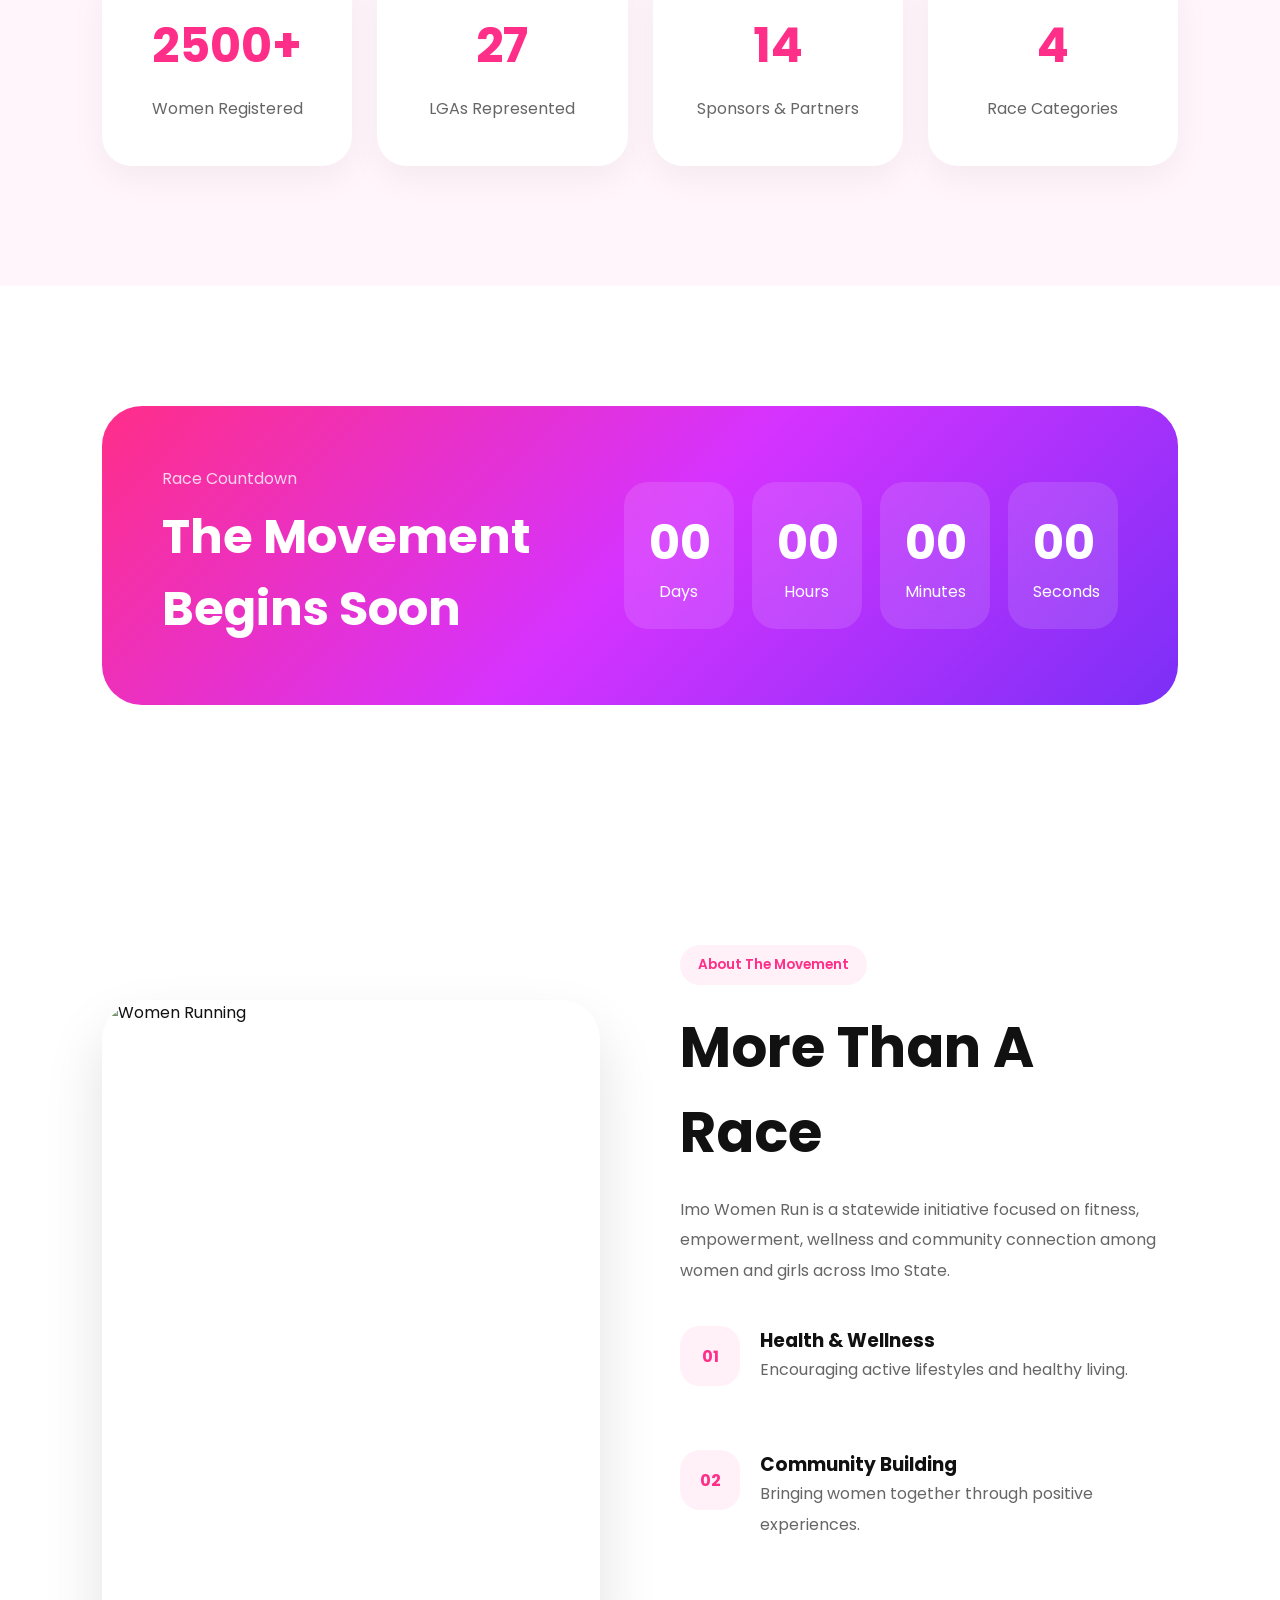
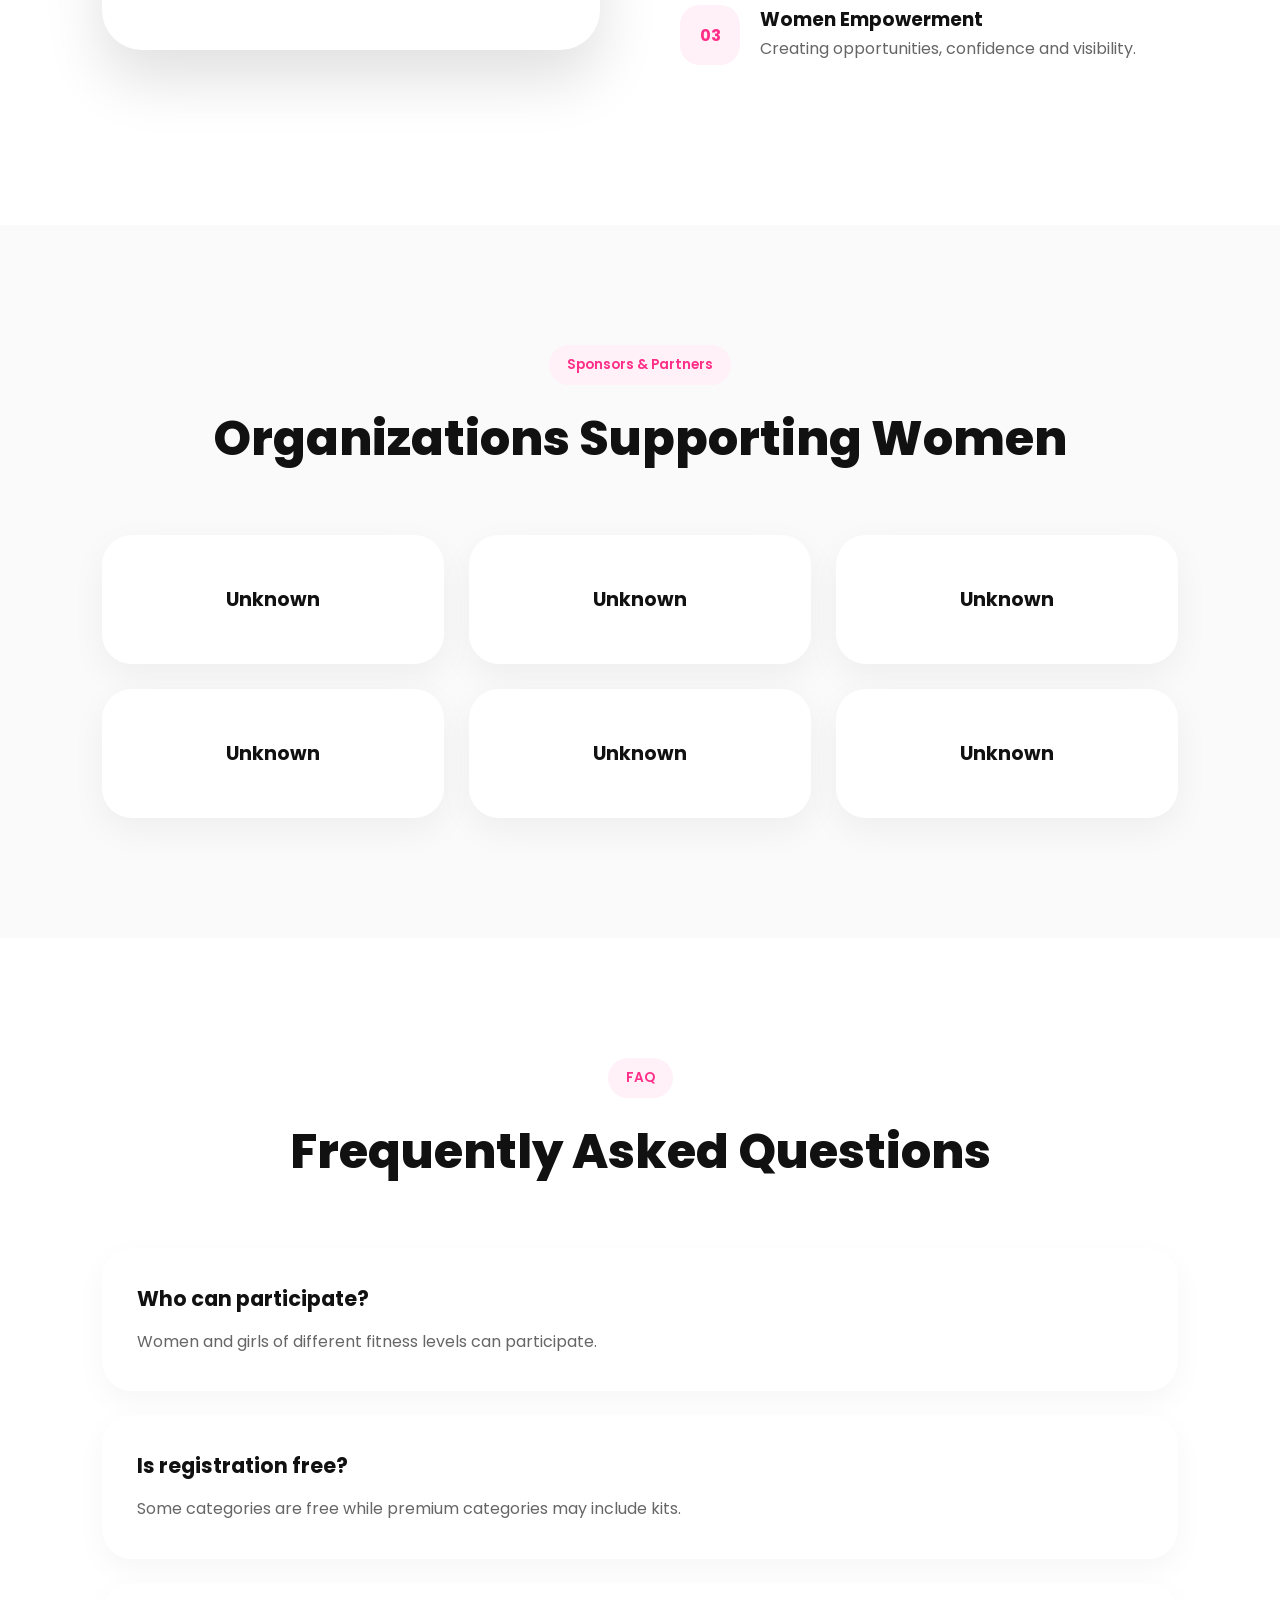
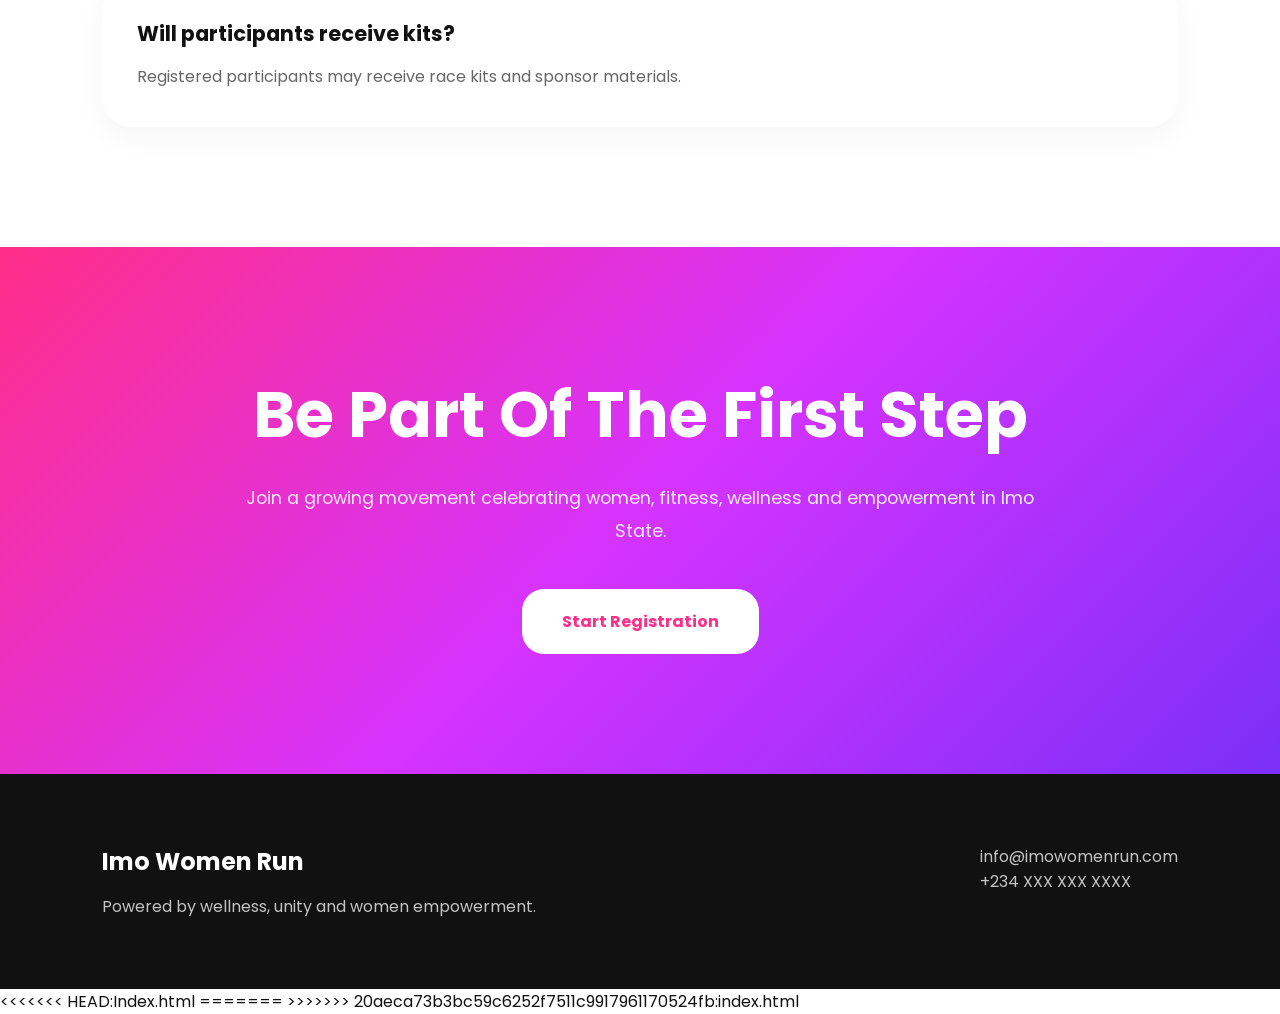
==== commit bd927519: "Replace sponsor names with 'Unknown' The sponsor's logo for the landing page is not ready yet" ====
--- a/index.html
+++ b/index.html
@@ -510,27 +510,27 @@
     <div class="sponsors-grid">
 
       <div class="sponsor-box">
-        MTN
+        Unknown
       </div>
 
       <div class="sponsor-box">
-        Access Bank
+        Unknown
       </div>
 
       <div class="sponsor-box">
-        Zenith Bank
+        Unknown
       </div>
 
       <div class="sponsor-box">
-        Coca-Cola
+        Unknown
       </div>
 
       <div class="sponsor-box">
-        Imo State Government
+        Unknown
       </div>
 
       <div class="sponsor-box">
-        Flourish Foundation
+        Unknown
       </div>
 
     </div>
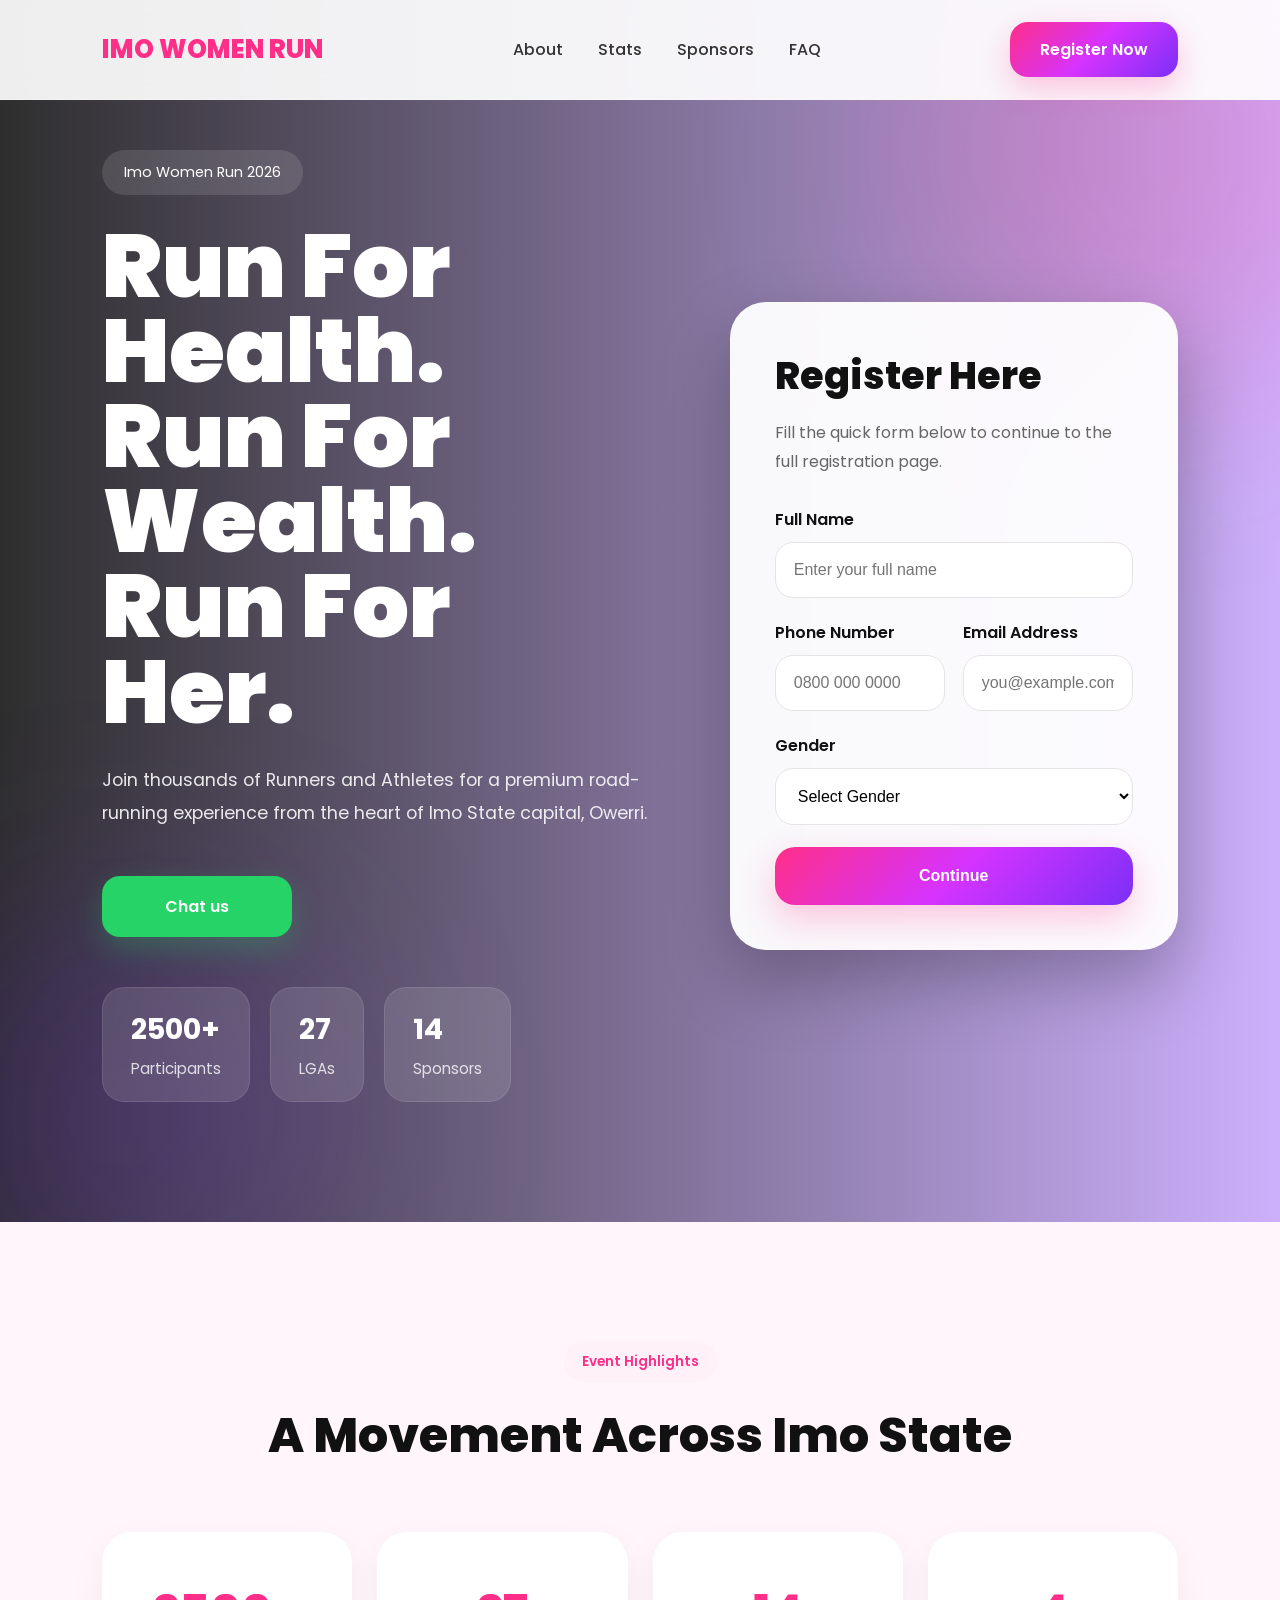
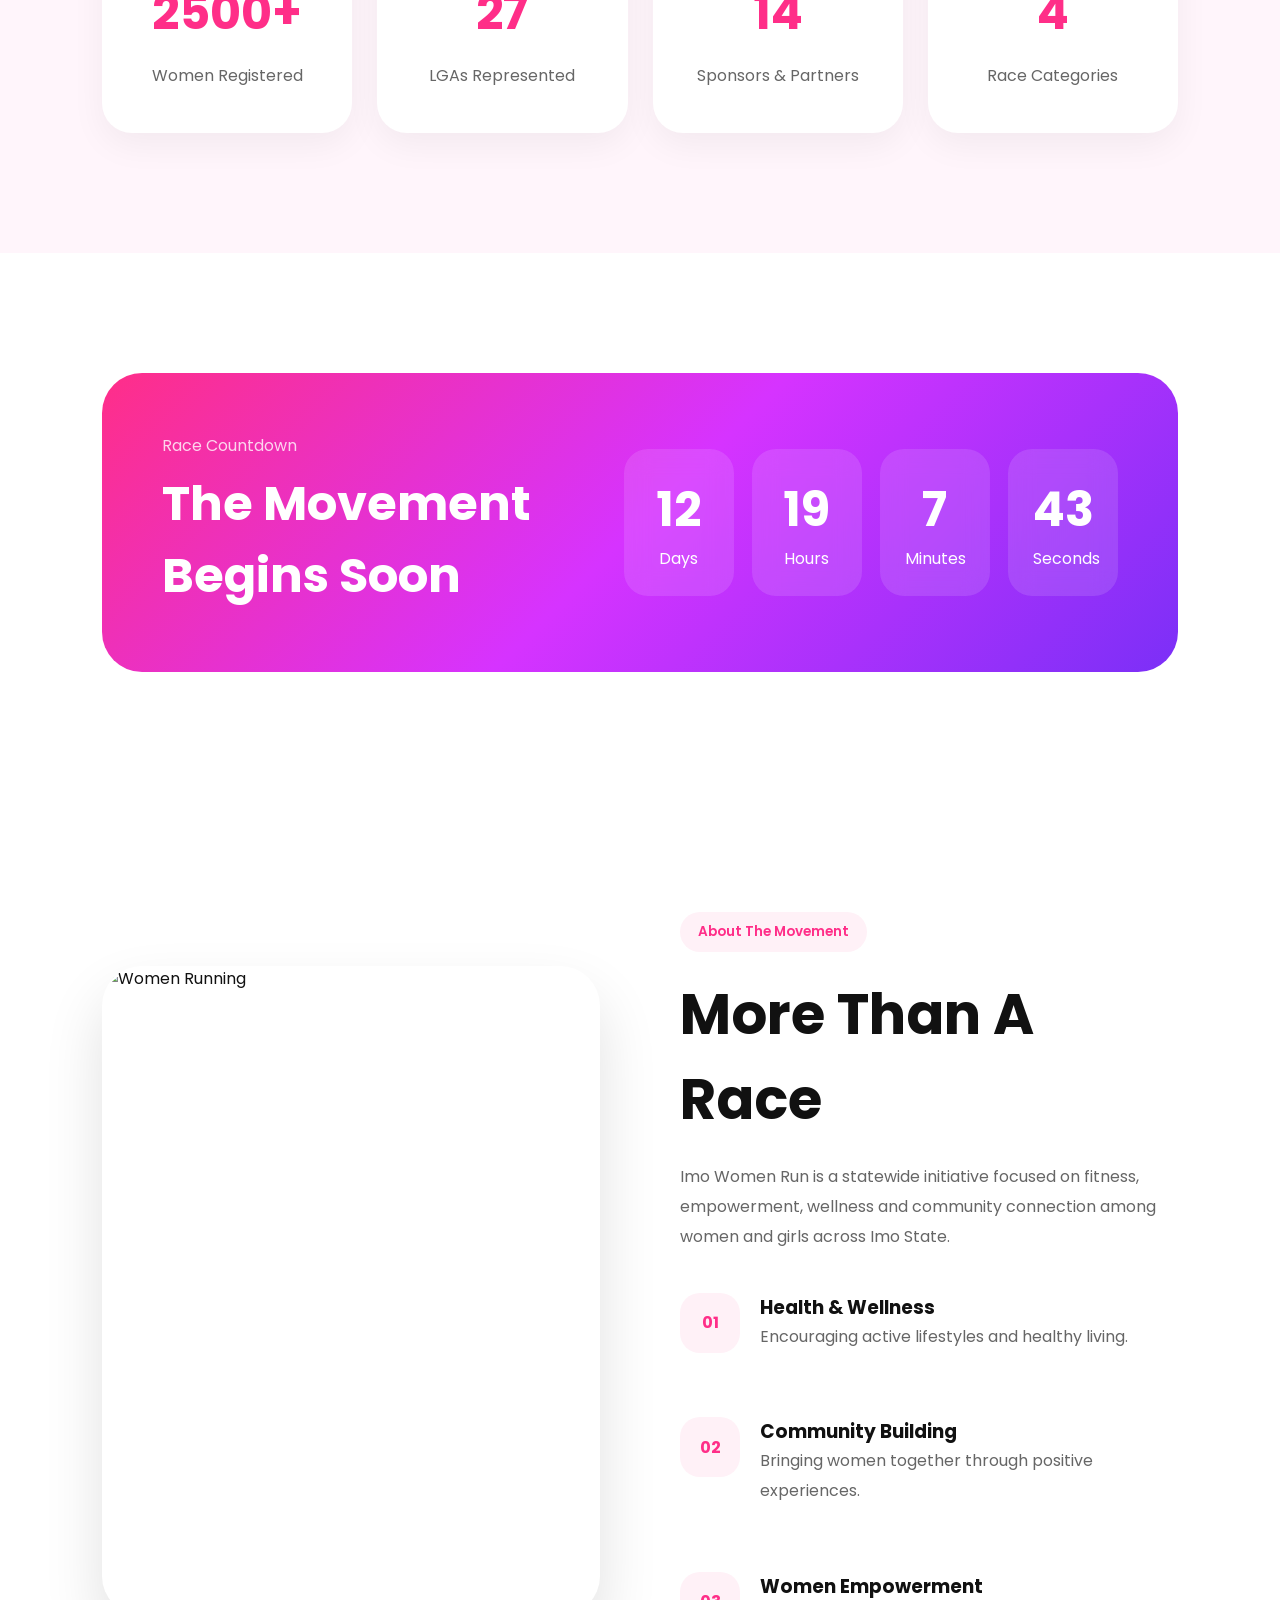
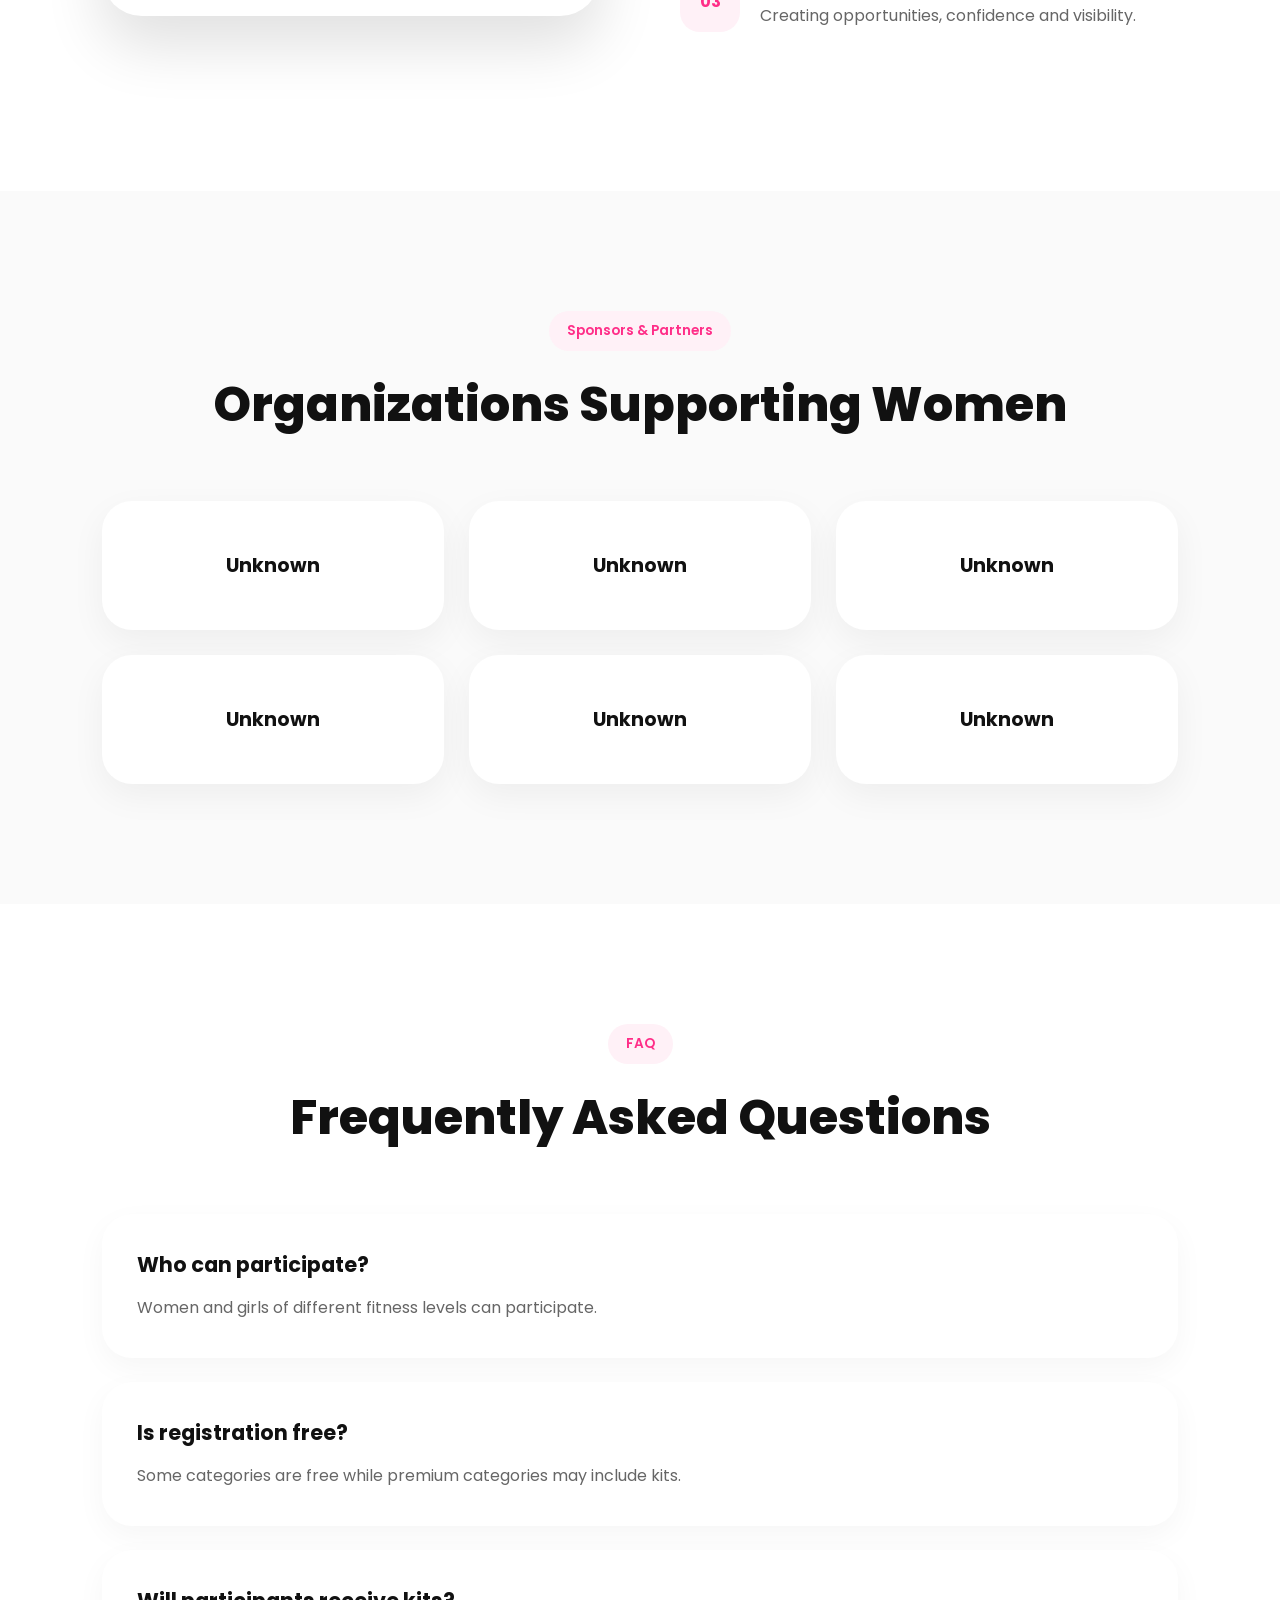
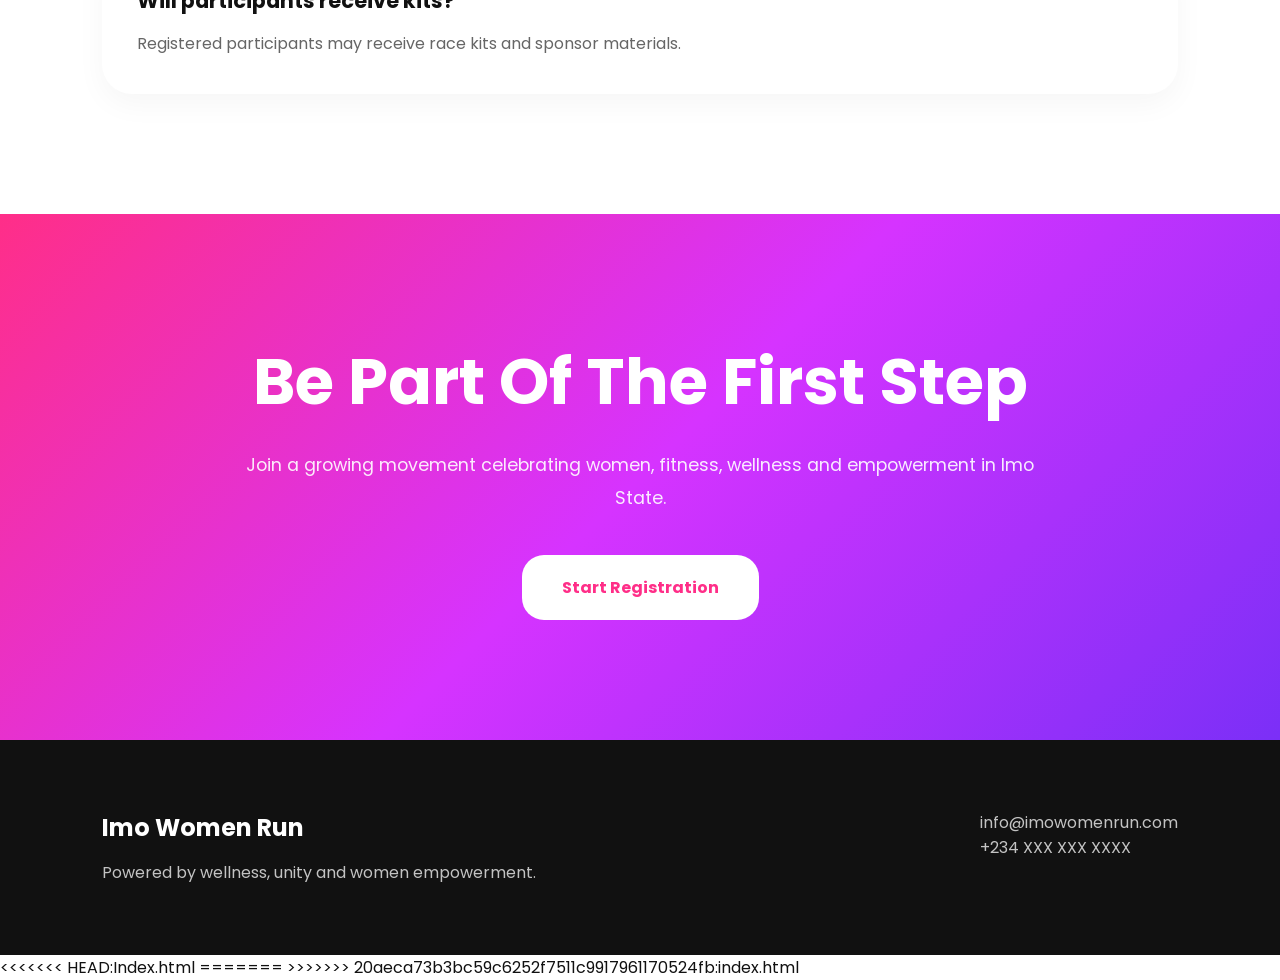
==== commit 96b4a2ea: "Update index.html Made some texts changes based on Client's requirements" ====
--- a/index.html
+++ b/index.html
@@ -79,29 +79,27 @@
         <h1>
           Run For Health.
           <br>
-          Run For Unity.
+          Run For Wealth.
           <br>
           Run For Her.
         </h1>
 
         <p>
-          Join thousands of women across Imo State for a premium
-          wellness and fitness movement focused on empowerment,
-          unity, confidence and healthy living.
+          Join thousands of Runners and Athletes for a premium road-running experience from the heart of Imo State capital, Owerri.
         </p>
 
         <!-- BUTTONS -->
         <div class="hero-buttons">
 
-          <a href="register.html" class="register-btn">
+         <!--<a href="register.html" class="register-btn">
             Register Now
-          </a>
+          </a>-->
 
           <a
-            href="https://wa.me/2348000000000"
+            href="https://wa.me/2349011223844"
             class="whatsapp-btn"
           >
-            Contact Us
+            Chat us
           </a>
 
         </div>
@@ -142,12 +140,12 @@
 
       <div class="hero-form-card">
 
-        <div class="form-badge">
+        <!--<div class="form-badge">
           Quick Registration
-        </div>
+        </div>-->
 
         <h2>
-          Start Your Registration
+          Register Here
         </h2>
 
         <p>
@@ -236,7 +234,7 @@
 
           <button type="submit" class="continue-btn">
 
-            Continue Registration
+            Continue
 
           </button>
 
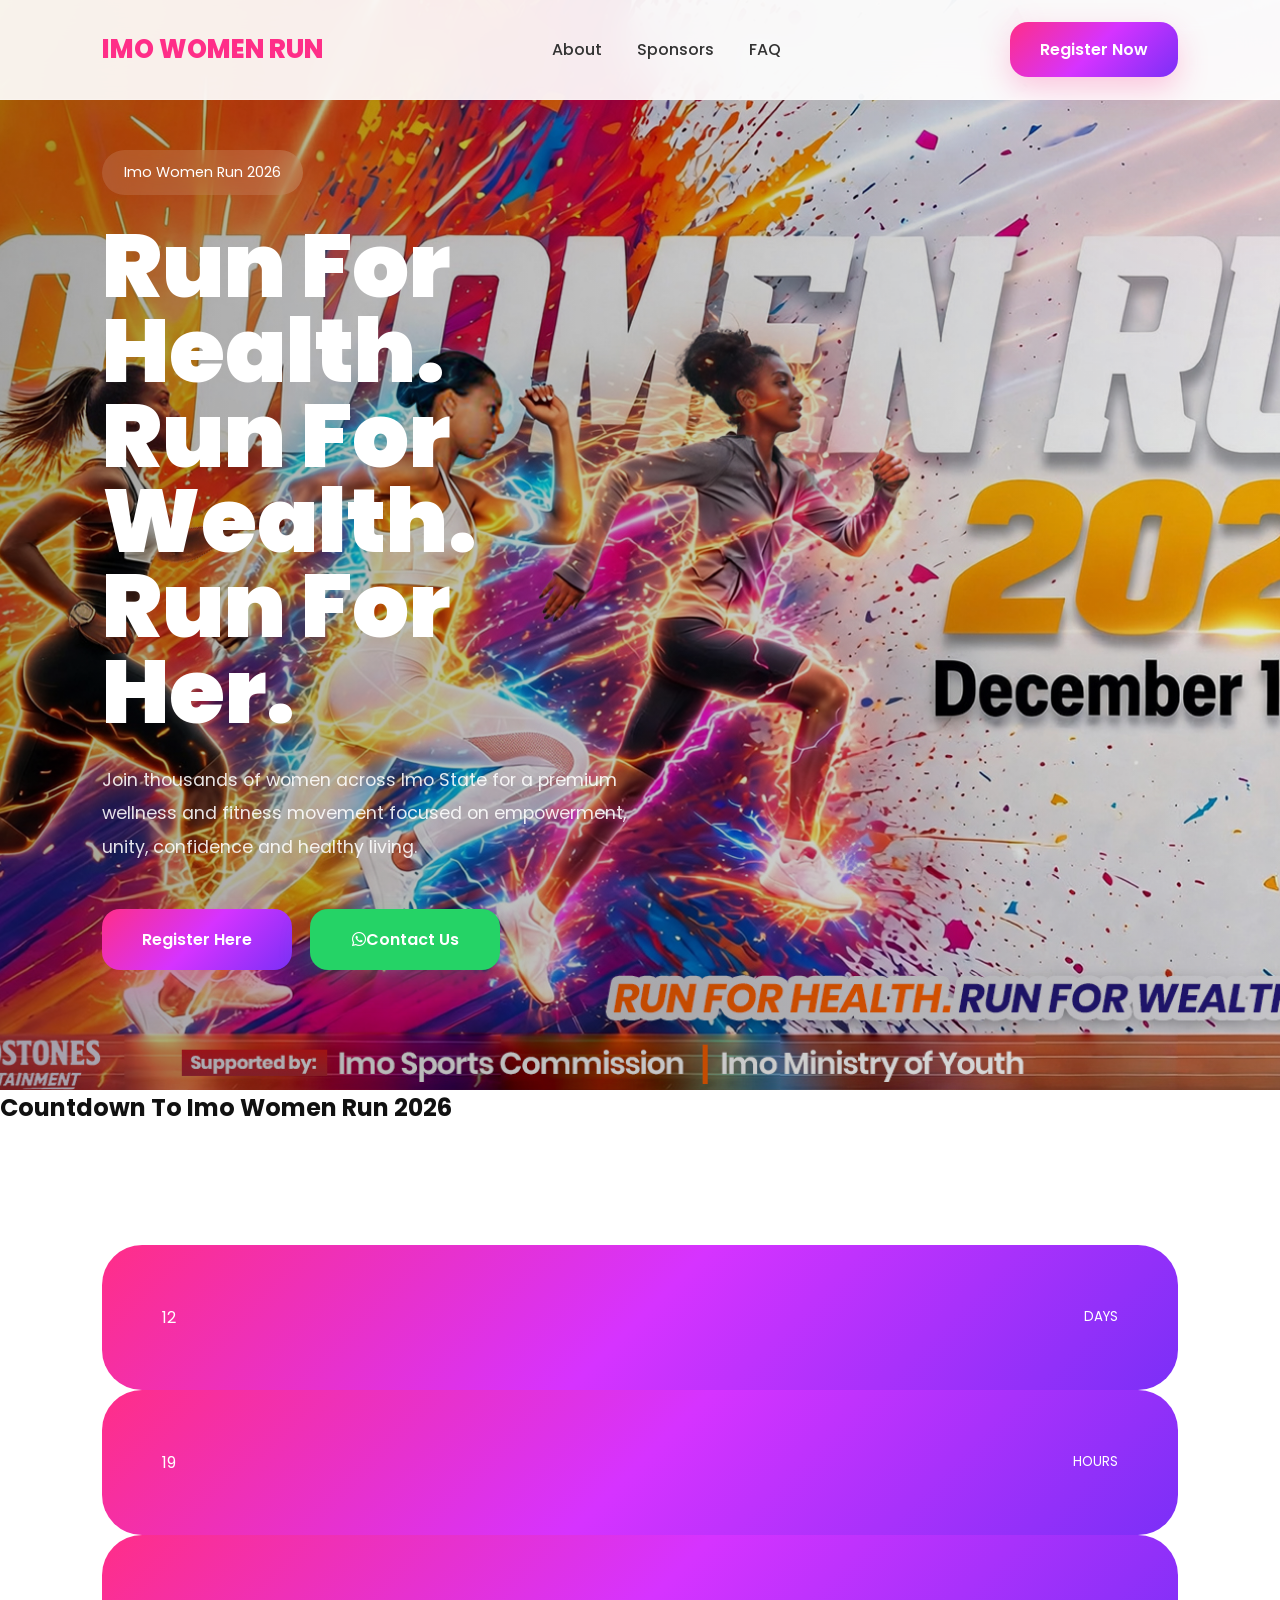
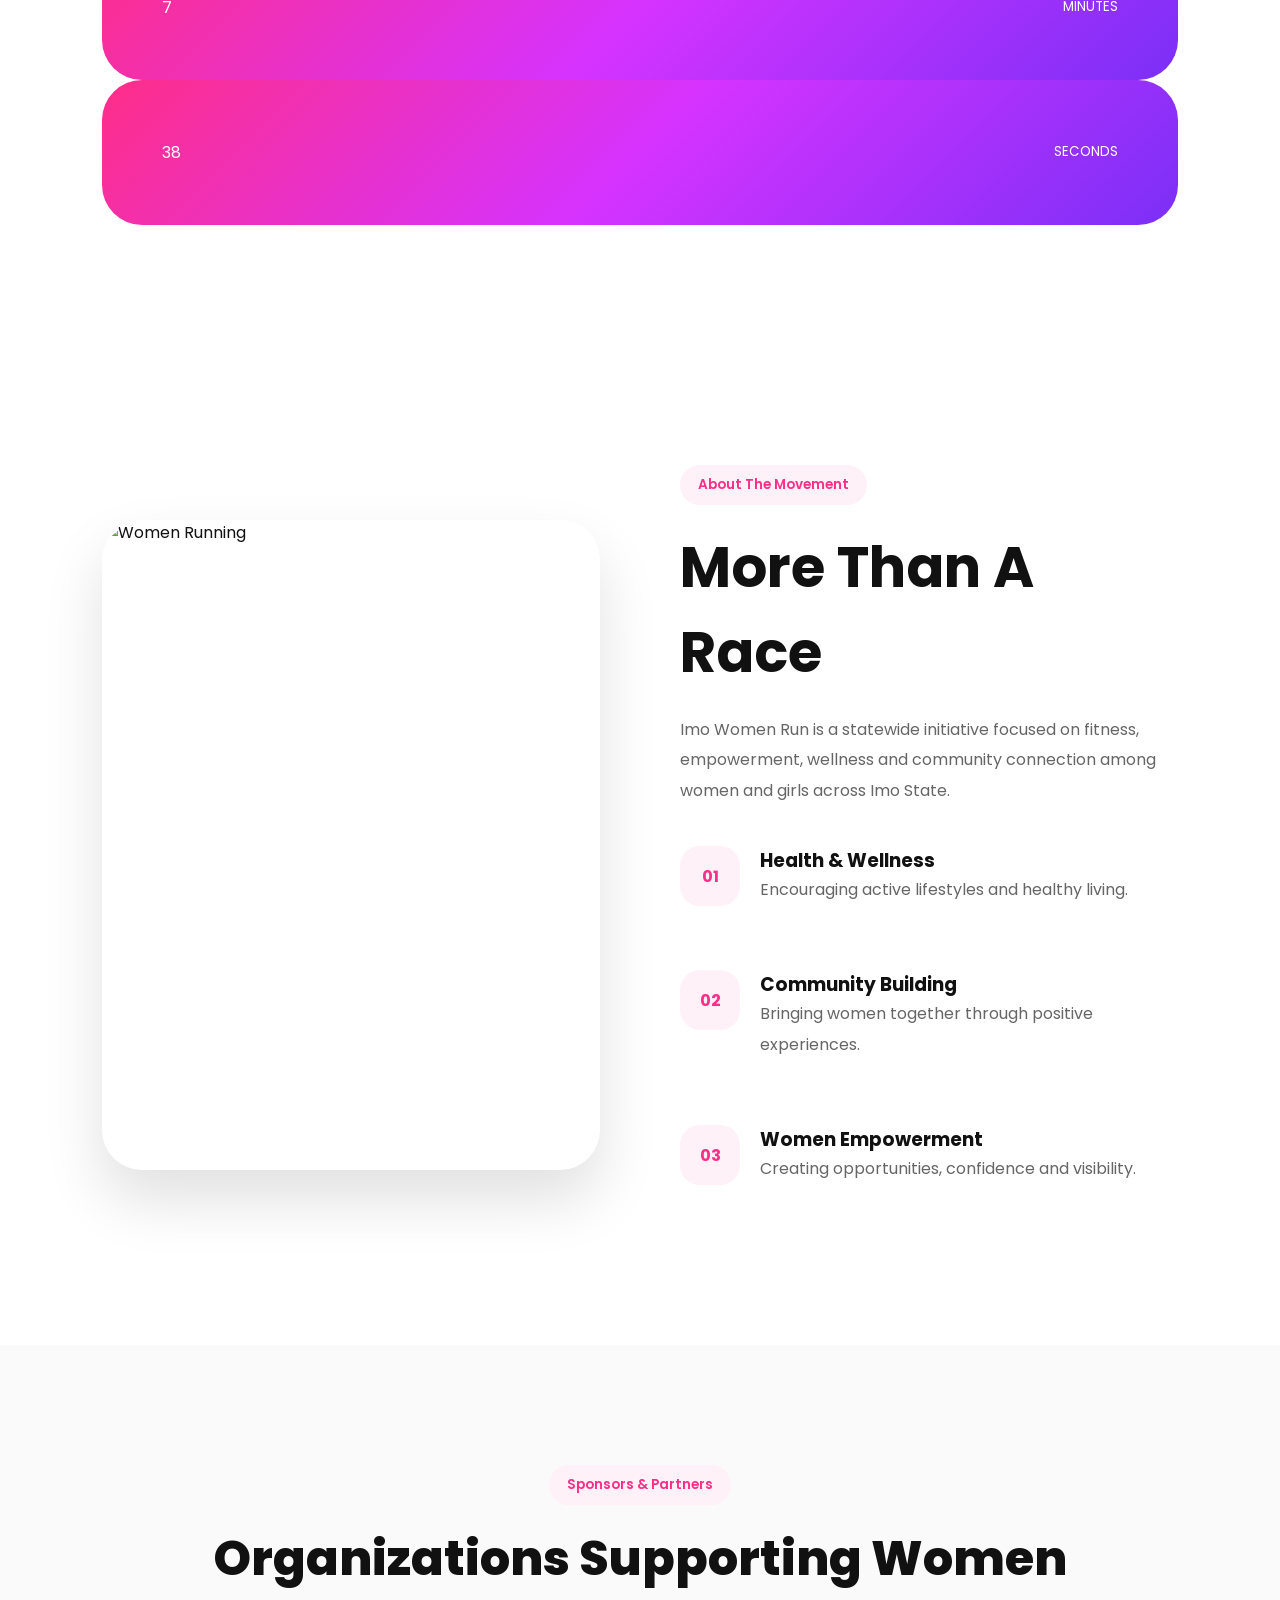
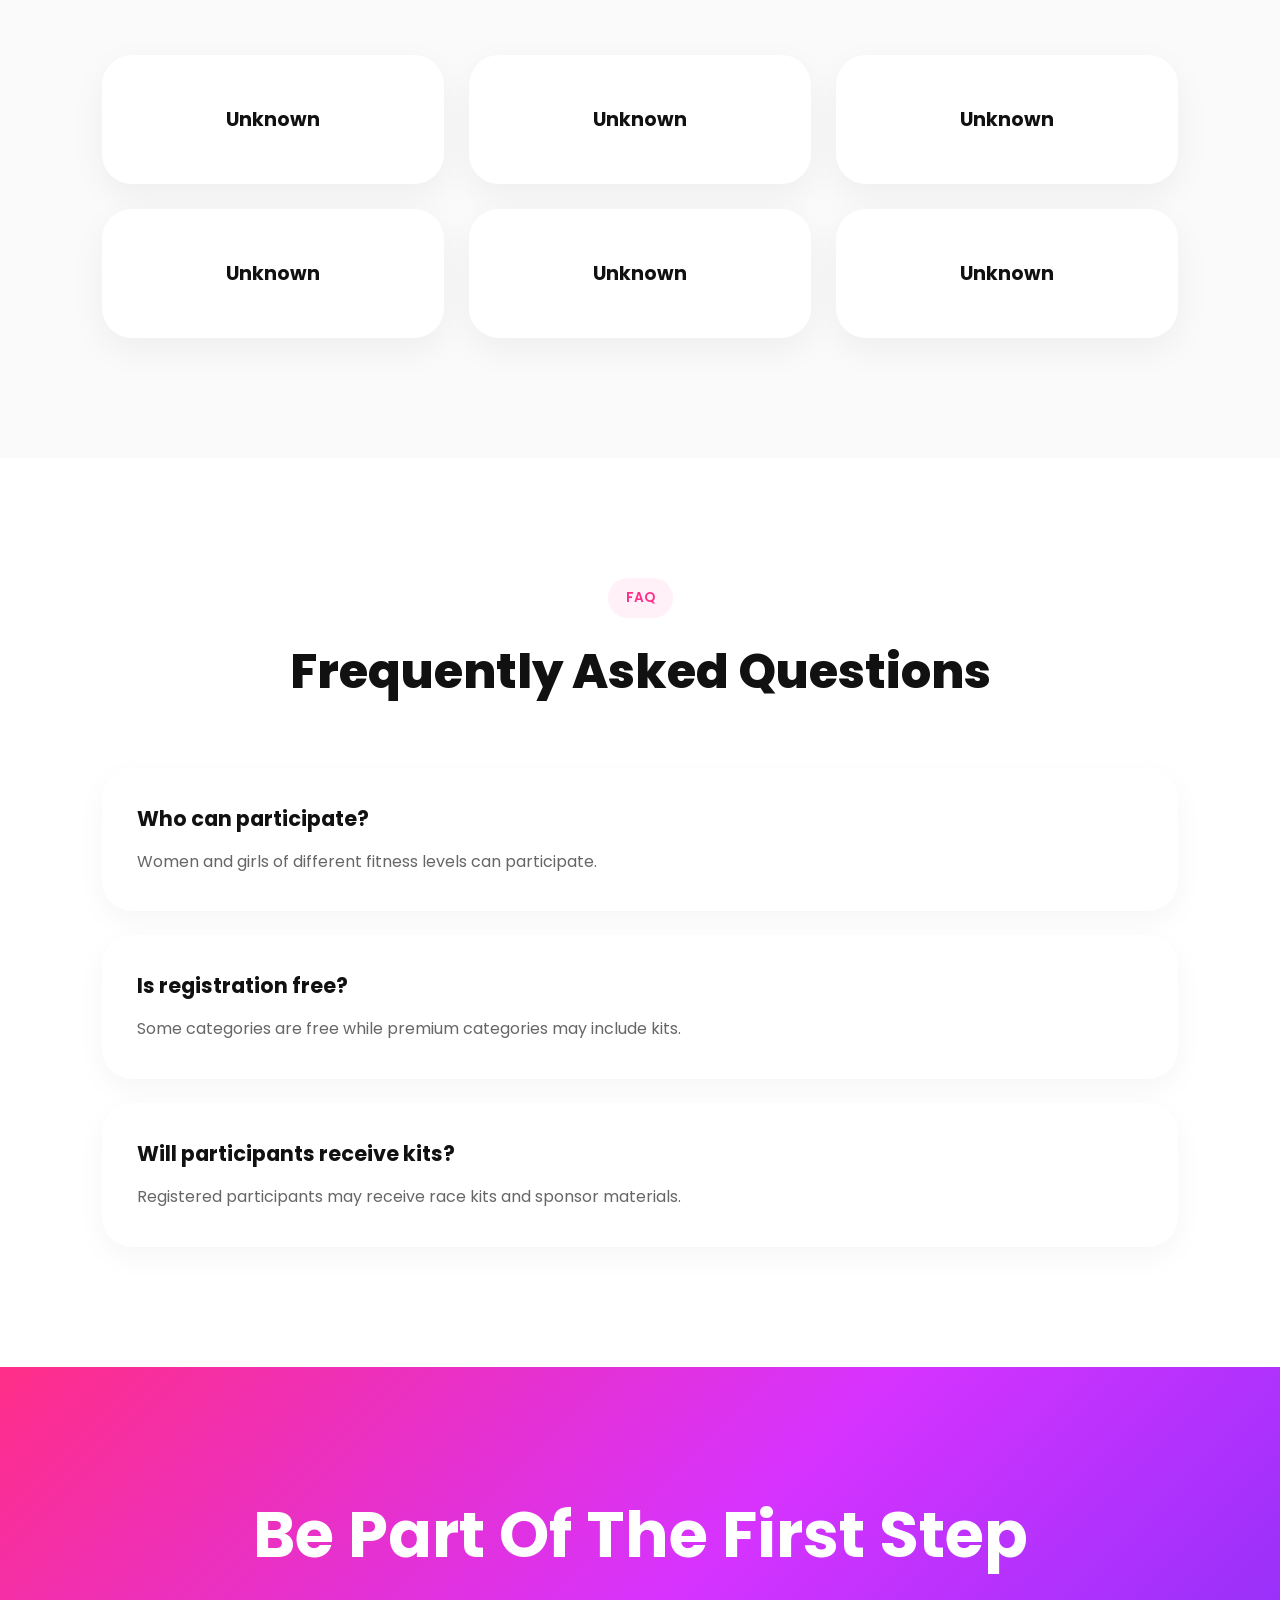
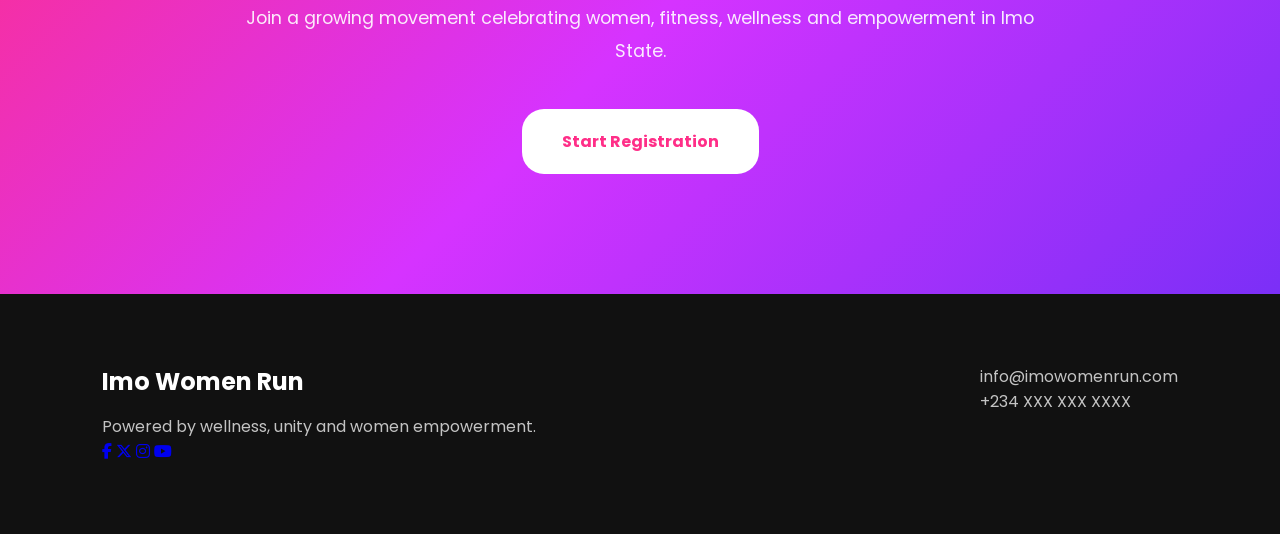
==== commit 30696481: "Update index.html" ====
--- a/index.html
+++ b/index.html
@@ -6,7 +6,7 @@
   <meta charset="UTF-8">
   <meta name="viewport" content="width=device-width, initial-scale=1.0">
 
-  <title>Imo Women Run</title>
+  <title>Imo Women Run 2026</title>
 
   <!-- GOOGLE FONT -->
   <link rel="preconnect" href="https://fonts.googleapis.com">
@@ -17,12 +17,20 @@
     rel="stylesheet"
   >
 
+  <!-- FONT AWESOME -->
+  <link
+    rel="stylesheet"
+    href="https://cdnjs.cloudflare.com/ajax/libs/font-awesome/6.5.2/css/all.min.css"
+  >
+
   <!-- CSS -->
   <link rel="stylesheet" href="style.css">
 
 </head>
 
+
 <body>
+
 
   <!-- ======================================= -->
   <!-- NAVBAR -->
@@ -36,13 +44,17 @@
 
     <nav class="nav-links">
 
-      <a href="#about">About</a>
-
-      <a href="#stats">Stats</a>
-
-      <a href="#sponsors">Sponsors</a>
-
-      <a href="#faq">FAQ</a>
+      <a href="#about">
+        About
+      </a>
+
+      <a href="#sponsors">
+        Sponsors
+      </a>
+
+      <a href="#faq">
+        FAQ
+      </a>
 
     </nav>
 
@@ -52,6 +64,7 @@
 
   </header>
 
+
   <!-- ======================================= -->
   <!-- HERO SECTION -->
   <!-- ======================================= -->
@@ -63,328 +76,175 @@
 
     <!-- GLOW EFFECTS -->
     <div class="pink-glow"></div>
-
     <div class="purple-glow"></div>
+
 
     <!-- HERO CONTENT -->
     <div class="hero-container">
 
-      <!-- LEFT SIDE -->
+
+      <!-- ================================= -->
+      <!-- LEFT SIDE / HERO TEXT -->
+      <!-- ================================= -->
+
       <div class="hero-text">
 
         <div class="hero-badge">
           Imo Women Run 2026
         </div>
 
-        <h1>
-          Run For Health.
+
+        <!-- TAGLINE -->
+
+        <h1 class="hero-tagline">
+
+          <span class="health">
+            Run For Health.
+          </span>
+
           <br>
-          Run For Wealth.
+
+          <span class="wealth">
+            Run For Wealth.
+          </span>
+
           <br>
-          Run For Her.
+
+          <span class="her">
+            Run For Her.
+          </span>
+
         </h1>
 
-        <p>
-          Join thousands of Runners and Athletes for a premium road-running experience from the heart of Imo State capital, Owerri.
-        </p>
-
-        <!-- BUTTONS -->
+
+        <!-- DESCRIPTION -->
+
+        <p>
+          Join thousands of women across Imo State for a premium
+          wellness and fitness movement focused on empowerment,
+          unity, confidence and healthy living.
+        </p>
+
+
+        <!-- ================================= -->
+        <!-- HERO BUTTONS -->
+        <!-- ================================= -->
+
         <div class="hero-buttons">
 
-         <!--<a href="register.html" class="register-btn">
-            Register Now
-          </a>-->
+          <a
+            href="register.html"
+            class="register-btn"
+          >
+            Register Here
+          </a>
+
 
           <a
             href="https://wa.me/2349011223844"
             class="whatsapp-btn"
+            target="_blank"
+            rel="noopener noreferrer"
           >
-            Chat us
+            <i class="fab fa-whatsapp"></i>
+             Contact Us
           </a>
 
         </div>
 
-        <!-- FLOATING STATS -->
-        <div class="floating-stats">
-
-          <div class="mini-stat">
-
-            <h3>2500+</h3>
-
-            <span>Participants</span>
-
-          </div>
-
-          <div class="mini-stat">
-
-            <h3>27</h3>
-
-            <span>LGAs</span>
-
-          </div>
-
-          <div class="mini-stat">
-
-            <h3>14</h3>
-
-            <span>Sponsors</span>
-
-          </div>
-
-        </div>
-
-      </div>
-
-      <!-- RIGHT SIDE -->
-      <!-- GLASS FORM CARD -->
-
-      <div class="hero-form-card">
-
-        <!--<div class="form-badge">
-          Quick Registration
-        </div>-->
-
-        <h2>
-          Register Here
-        </h2>
-
-        <p>
-          Fill the quick form below to continue to the full registration page.
-        </p>
-
-        <form id="quickForm">
-
-          <!-- NAME -->
-
-          <div class="input-group">
-
-            <label>
-              Full Name
-            </label>
-
-            <input
-              type="text"
-              placeholder="Enter your full name"
-              required
-            >
-
-          </div>
-
-          <!-- GRID -->
-
-          <div class="form-grid">
-
-            <div class="input-group">
-
-              <label>
-                Phone Number
-              </label>
-
-              <input
-                type="tel"
-                placeholder="0800 000 0000"
-                required
-              >
-
-            </div>
-
-            <div class="input-group">
-
-              <label>
-                Email Address
-              </label>
-
-              <input
-                type="email"
-                placeholder="you@example.com"
-                required
-              >
-
-            </div>
-
-          </div>
-
-          <!-- GENDER -->
-
-          <div class="input-group">
-
-            <label>
-              Gender
-            </label>
-
-            <select required>
-
-              <option value="">
-                Select Gender
-              </option>
-
-              <option>
-                Female
-              </option>
-
-              <option>
-                Male
-              </option>
-
-            </select>
-
-          </div>
-
-          <!-- BUTTON -->
-
-          <button type="submit" class="continue-btn">
-
-            Continue
-
-          </button>
-
-        </form>
-
-      </div>
+
+      </div>
+
 
     </div>
 
   </section>
 
-  <!-- ======================================= -->
-  <!-- STATS SECTION -->
-  <!-- ======================================= -->
-
-  <section class="stats-section" id="stats">
-
-    <div class="section-header">
-
-      <span>
-        Event Highlights
-      </span>
-
-      <h2>
-        A Movement Across Imo State
-      </h2>
-
-    </div>
-
-    <div class="stats-grid">
-
-      <div class="stat-card">
-
-        <h3>2500+</h3>
-
-        <p>Women Registered</p>
-
-      </div>
-
-      <div class="stat-card">
-
-        <h3>27</h3>
-
-        <p>LGAs Represented</p>
-
-      </div>
-
-      <div class="stat-card">
-
-        <h3>14</h3>
-
-        <p>Sponsors & Partners</p>
-
-      </div>
-
-      <div class="stat-card">
-
-        <h3>4</h3>
-
-        <p>Race Categories</p>
-
-      </div>
+
+
+  <!-- ======================================= -->
+  <!-- COUNTDOWN SECTION -->
+  <!-- ======================================= -->
+
+  <h2 class="countdown-title">
+    Countdown To Imo Women Run 2026
+  </h2>
+
+
+  <section class="countdown-section">
+
+    <div class="countdown-container">
+
+
+      <div class="countdown-card">
+
+        <span id="days">
+          00
+        </span>
+
+        <small>
+          DAYS
+        </small>
+
+      </div>
+
+
+      <div class="countdown-card">
+
+        <span id="hours">
+          00
+        </span>
+
+        <small>
+          HOURS
+        </small>
+
+      </div>
+
+
+      <div class="countdown-card">
+
+        <span id="minutes">
+          00
+        </span>
+
+        <small>
+          MINUTES
+        </small>
+
+      </div>
+
+
+      <div class="countdown-card">
+
+        <span id="seconds">
+          00
+        </span>
+
+        <small>
+          SECONDS
+        </small>
+
+      </div>
+
 
     </div>
 
   </section>
 
-  <!-- ======================================= -->
-  <!-- COUNTDOWN SECTION -->
-  <!-- ======================================= -->
-
-  <section class="countdown-section">
-
-    <div class="countdown-card">
-
-      <div class="countdown-text">
-
-        <span>
-          Race Countdown
-        </span>
-
-        <h2>
-          The Movement Begins Soon
-        </h2>
-
-      </div>
-
-      <div class="countdown-grid">
-
-        <div class="count-box">
-
-          <h3 id="days">
-            45
-          </h3>
-
-          <p>
-            Days
-          </p>
-
-        </div>
-
-        <div class="count-box">
-
-          <h3 id="hours">
-            12
-          </h3>
-
-          <p>
-            Hours
-          </p>
-
-        </div>
-
-        <div class="count-box">
-
-          <h3 id="minutes">
-            08
-          </h3>
-
-          <p>
-            Minutes
-          </p>
-
-        </div>
-
-        <div class="count-box">
-
-          <h3 id="seconds">
-            22
-          </h3>
-
-          <p>
-            Seconds
-          </p>
-
-        </div>
-
-      </div>
-
-    </div>
-
-  </section>
+
 
   <!-- ======================================= -->
   <!-- ABOUT SECTION -->
   <!-- ======================================= -->
 
-  <section class="about-section" id="about">
+  <section
+    class="about-section"
+    id="about"
+  >
 
     <div class="about-container">
+
 
       <!-- IMAGE -->
 
@@ -397,6 +257,7 @@
 
       </div>
 
+
       <!-- TEXT -->
 
       <div class="about-text">
@@ -405,19 +266,25 @@
           About The Movement
         </div>
 
+
         <h2>
           More Than A Race
         </h2>
 
+
         <p>
           Imo Women Run is a statewide initiative focused on fitness,
           empowerment, wellness and community connection among women
           and girls across Imo State.
         </p>
 
+
         <!-- FEATURES -->
 
         <div class="about-features">
+
+
+          <!-- FEATURE 01 -->
 
           <div class="feature-box">
 
@@ -439,6 +306,9 @@
 
           </div>
 
+
+          <!-- FEATURE 02 -->
+
           <div class="feature-box">
 
             <div class="feature-number">
@@ -459,6 +329,9 @@
 
           </div>
 
+
+          <!-- FEATURE 03 -->
+
           <div class="feature-box">
 
             <div class="feature-number">
@@ -479,6 +352,7 @@
 
           </div>
 
+
         </div>
 
       </div>
@@ -487,11 +361,16 @@
 
   </section>
 
+
+
   <!-- ======================================= -->
   <!-- SPONSORS SECTION -->
   <!-- ======================================= -->
 
-  <section class="sponsors-section" id="sponsors">
+  <section
+    class="sponsors-section"
+    id="sponsors"
+  >
 
     <div class="section-header">
 
@@ -505,41 +384,54 @@
 
     </div>
 
+
     <div class="sponsors-grid">
+
 
       <div class="sponsor-box">
         Unknown
       </div>
 
+
       <div class="sponsor-box">
         Unknown
       </div>
 
+
       <div class="sponsor-box">
         Unknown
       </div>
 
+
       <div class="sponsor-box">
         Unknown
       </div>
 
+
       <div class="sponsor-box">
         Unknown
       </div>
 
+
       <div class="sponsor-box">
         Unknown
       </div>
 
+
     </div>
 
   </section>
 
-  <!-- ======================================= -->
-  <!-- FAQ -->
-  <!-- ======================================= -->
-
-  <section class="faq-section" id="faq">
+
+
+  <!-- ======================================= -->
+  <!-- FAQ SECTION -->
+  <!-- ======================================= -->
+
+  <section
+    class="faq-section"
+    id="faq"
+  >
 
     <div class="section-header">
 
@@ -553,7 +445,11 @@
 
     </div>
 
+
     <div class="faq-container">
+
+
+      <!-- FAQ 01 -->
 
       <div class="faq-box">
 
@@ -567,6 +463,9 @@
 
       </div>
 
+
+      <!-- FAQ 02 -->
+
       <div class="faq-box">
 
         <h3>
@@ -579,6 +478,9 @@
 
       </div>
 
+
+      <!-- FAQ 03 -->
+
       <div class="faq-box">
 
         <h3>
@@ -591,10 +493,13 @@
 
       </div>
 
+
     </div>
 
   </section>
 
+
+
   <!-- ======================================= -->
   <!-- CTA SECTION -->
   <!-- ======================================= -->
@@ -602,31 +507,44 @@
   <section class="cta-section">
 
     <div class="cta-content">
+
 
       <h2>
         Be Part Of The First Step
       </h2>
+
 
       <p>
         Join a growing movement celebrating women,
         fitness, wellness and empowerment in Imo State.
       </p>
 
-      <a href="register.html" class="cta-btn">
+
+      <a
+        href="register.html"
+        class="cta-btn"
+      >
         Start Registration
       </a>
 
+
     </div>
 
   </section>
 
+
+
   <!-- ======================================= -->
   <!-- FOOTER -->
   <!-- ======================================= -->
 
   <footer class="footer">
 
+
     <div class="footer-container">
+
+
+      <!-- FOOTER BRAND -->
 
       <div>
 
@@ -640,6 +558,9 @@
 
       </div>
 
+
+      <!-- CONTACT -->
+
       <div class="footer-contact">
 
         <p>
@@ -652,17 +573,81 @@
 
       </div>
 
-    </div>
+
+    </div>
+
+
+    <!-- SOCIAL MEDIA -->
+
+    <div class="social-container">
+
+
+      <!-- FACEBOOK -->
+
+      <a
+        href="https://www.facebook.com/share/1943z6trHj/"
+        target="_blank"
+        rel="noopener noreferrer"
+        class="social-icon facebook"
+        aria-label="Facebook"
+      >
+        <i class="fab fa-facebook-f"></i>
+      </a>
+
+
+      <!-- X / TWITTER -->
+
+      <a
+        href="https://x.com/IMWRun2026"
+        target="_blank"
+        rel="noopener noreferrer"
+        class="social-icon twitter"
+        aria-label="X"
+      >
+        <i class="fab fa-x-twitter"></i>
+      </a>
+
+
+      <!-- INSTAGRAM -->
+
+      <a
+        href="https://www.instagram.com/imwrun2026?igsh=MmJjOGt0cjRpc2hw"
+        target="_blank"
+        rel="noopener noreferrer"
+        class="social-icon instagram"
+        aria-label="Instagram"
+      >
+        <i class="fab fa-instagram"></i>
+      </a>
+
+
+      <!-- YOUTUBE -->
+
+      <a
+        href="https://youtube.com/@imwrun2026?si=GrIt-hl2S2jneerD"
+        target="_blank"
+        rel="noopener noreferrer"
+        class="social-icon youtube"
+        aria-label="YouTube"
+      >
+        <i class="fab fa-youtube"></i>
+      </a>
+
+
+    </div>
+
 
   </footer>
 
-  <!-- JS -->
+
+
+  <!-- ======================================= -->
+  <!-- JAVASCRIPT -->
+  <!-- ======================================= -->
+
   <script src="script.js"></script>
 
+
 </body>
-<<<<<<< HEAD:Index.html
-
-</html>
-=======
-</html>
->>>>>>> 20aeca73b3bc59c6252f7511c9917961170524fb:index.html
+
+</html>
--- a/style.css
+++ b/style.css
@@ -149,7 +149,7 @@
   min-height:100vh;
 
   background:
-  url('https://images.unsplash.com/photo-1517836357463-d25dfeac3438?q=80&w=1600&auto=format&fit=crop')
+  url("Imo Women Run 2026 Art ADJUSTED.jpg.jpeg")
   center center/cover no-repeat;
 
   overflow:hidden;
@@ -172,9 +172,9 @@
 
   background:
   linear-gradient(
-  to right,
-  rgba(0,0,0,0.82),
-  rgba(123,47,247,0.38)
+      to right,
+      rgba(0,0,0,0.35),
+      rgba(0,0,0,0.10)
   );
 
   z-index:1;
@@ -187,11 +187,11 @@
 
   position:absolute;
 
-  width:500px;
-  height:500px;
+  width:350px;
+  height:350px;
 
   background:
-  rgba(255,46,136,0.18);
+  rgba(255,46,136,0.08);
 
   border-radius:50%;
 
@@ -208,11 +208,11 @@
 
   position:absolute;
 
-  width:450px;
-  height:450px;
+  width:300px;
+  height:300px;
 
   background:
-  rgba(123,47,247,0.18);
+  rgba(123,47,247,0.08);
 
   border-radius:50%;
 
@@ -437,16 +437,32 @@
   z-index:20;
 
   background:
-  rgba(255,255,255,0.95);
+  rgba(255,255,255,0.92);
 
   backdrop-filter:blur(20px);
 
+  -webkit-backdrop-filter:blur(20px);
+
   border-radius:36px;
 
   padding:45px;
 
+  border:
+  1px solid rgba(
+      255,
+      255,
+      255,
+      0.40
+  );
+
   box-shadow:
-  0 30px 70px rgba(0,0,0,0.28);
+  0 30px 80px
+  rgba(
+      0,
+      0,
+      0,
+      0.18
+  );
 
 }
 
@@ -545,7 +561,14 @@
   border-color:#ff2e88;
 
   box-shadow:
-  0 0 0 5px rgba(255,46,136,0.08);
+  0 0 0 6px rgba(
+      255,
+      46,
+      136,
+      0.12
+  );
+
+  transform:translateY(-2px);
 
 }
 
@@ -1169,4 +1192,24 @@
 
   }
 
+  .hero-section{
+
+  min-height:auto;
+
+  background-position:65% center;
+
+  padding-top:110px;
+
+  padding-bottom:50px;
+
+}
+
+.hero-form-card{
+
+  padding:30px;
+
+  border-radius:28px;
+
+}
+
 }
